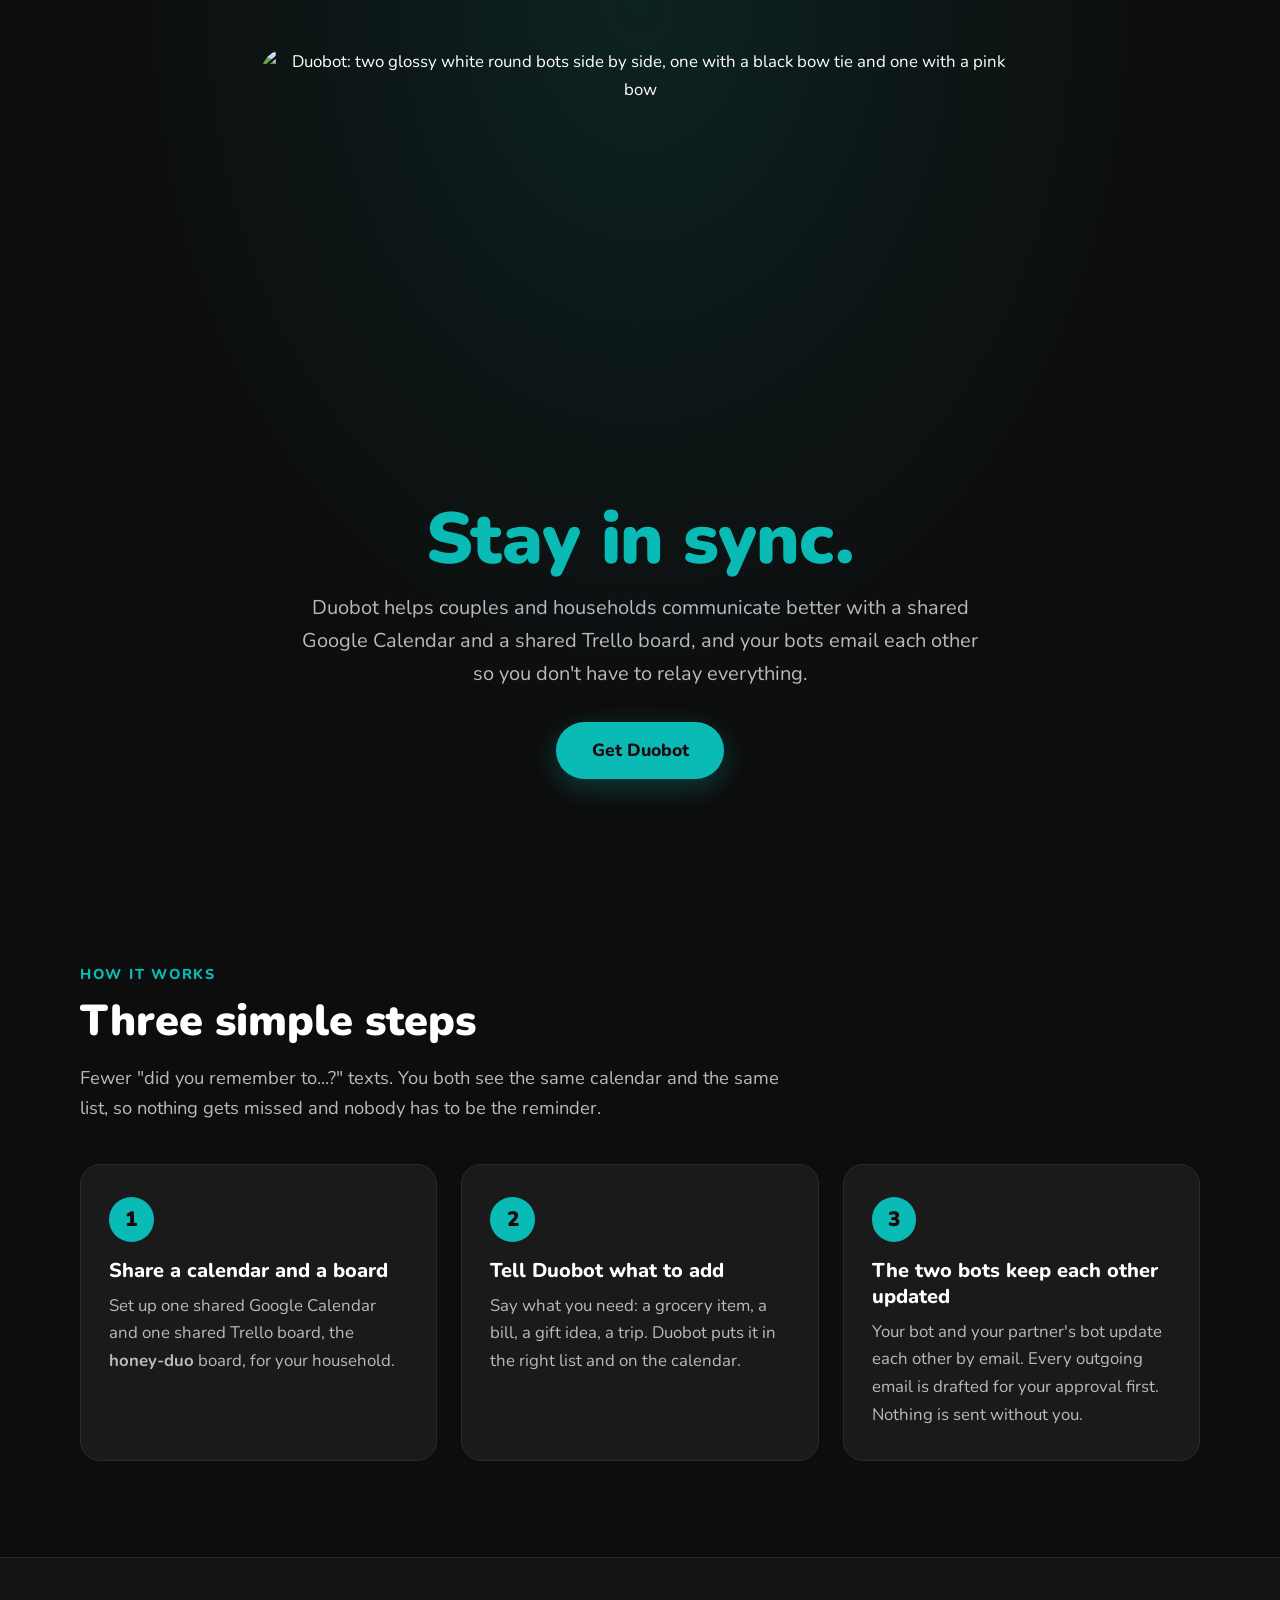
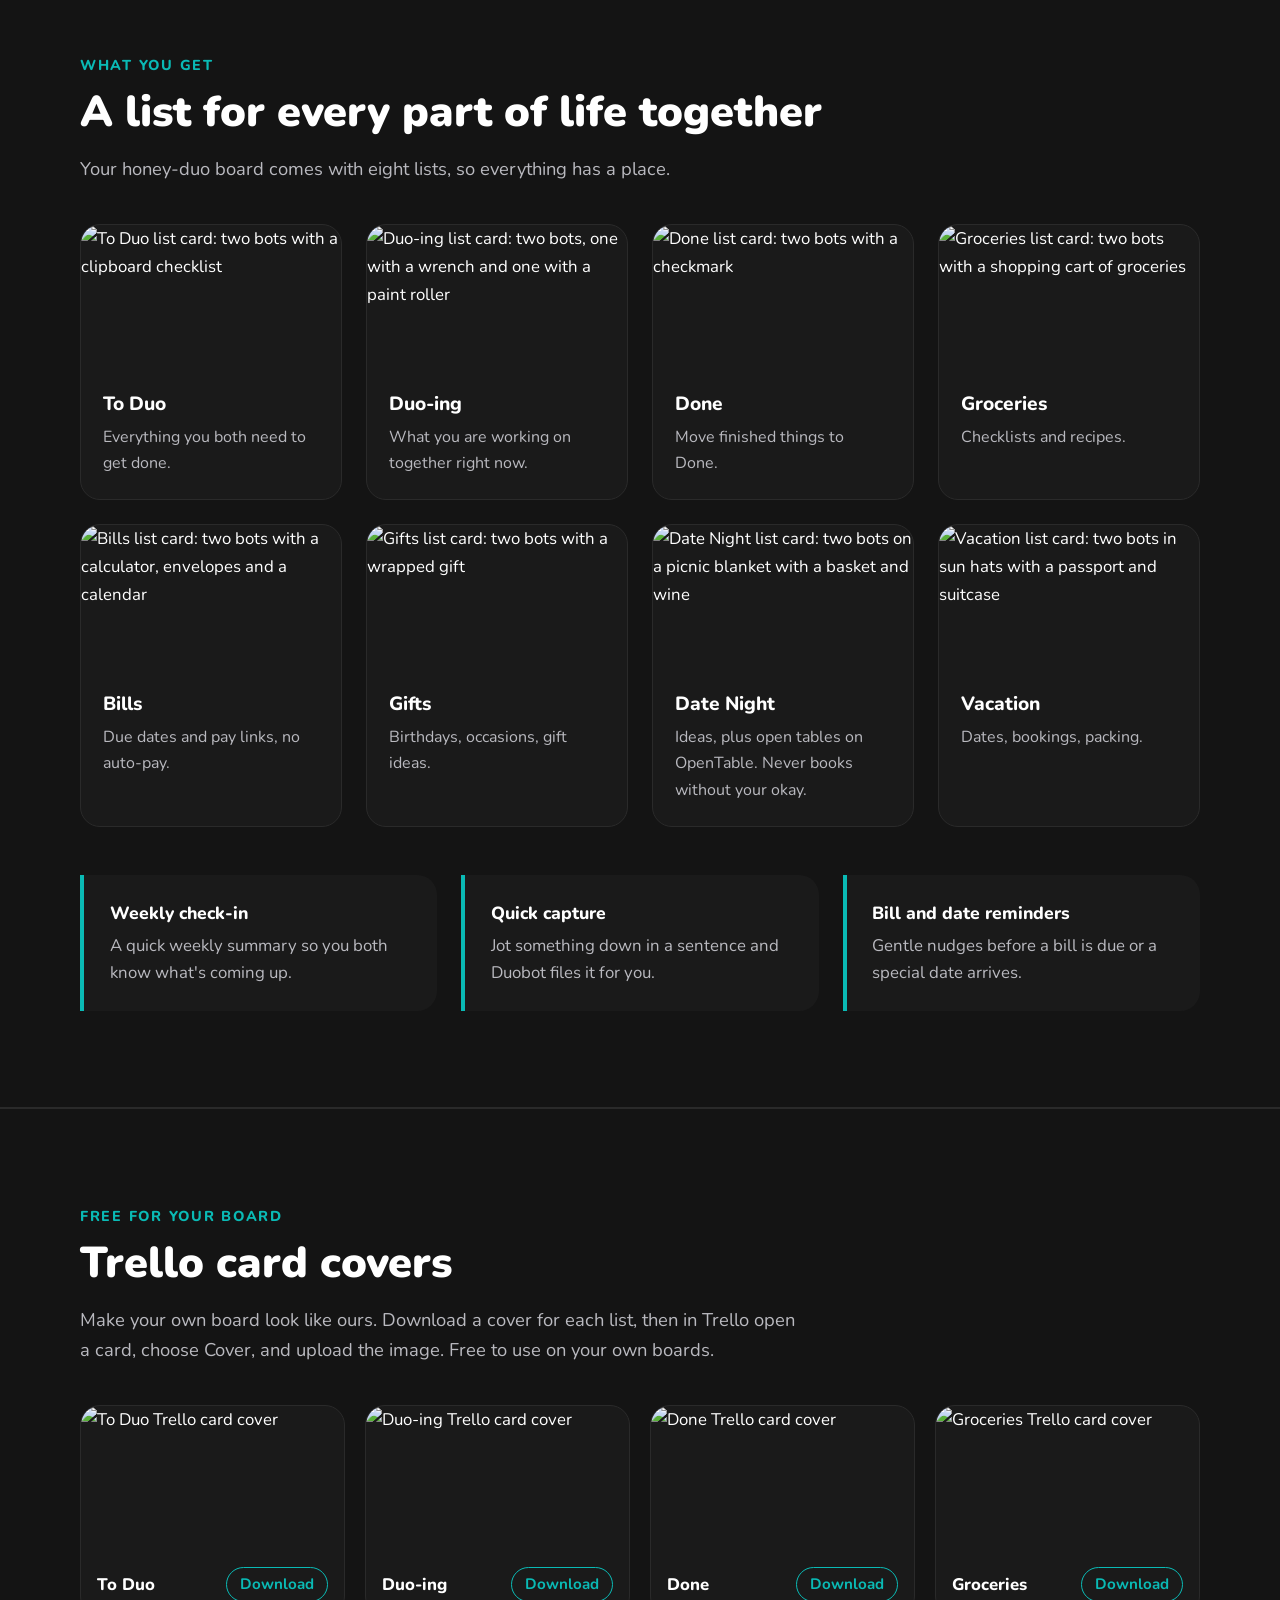
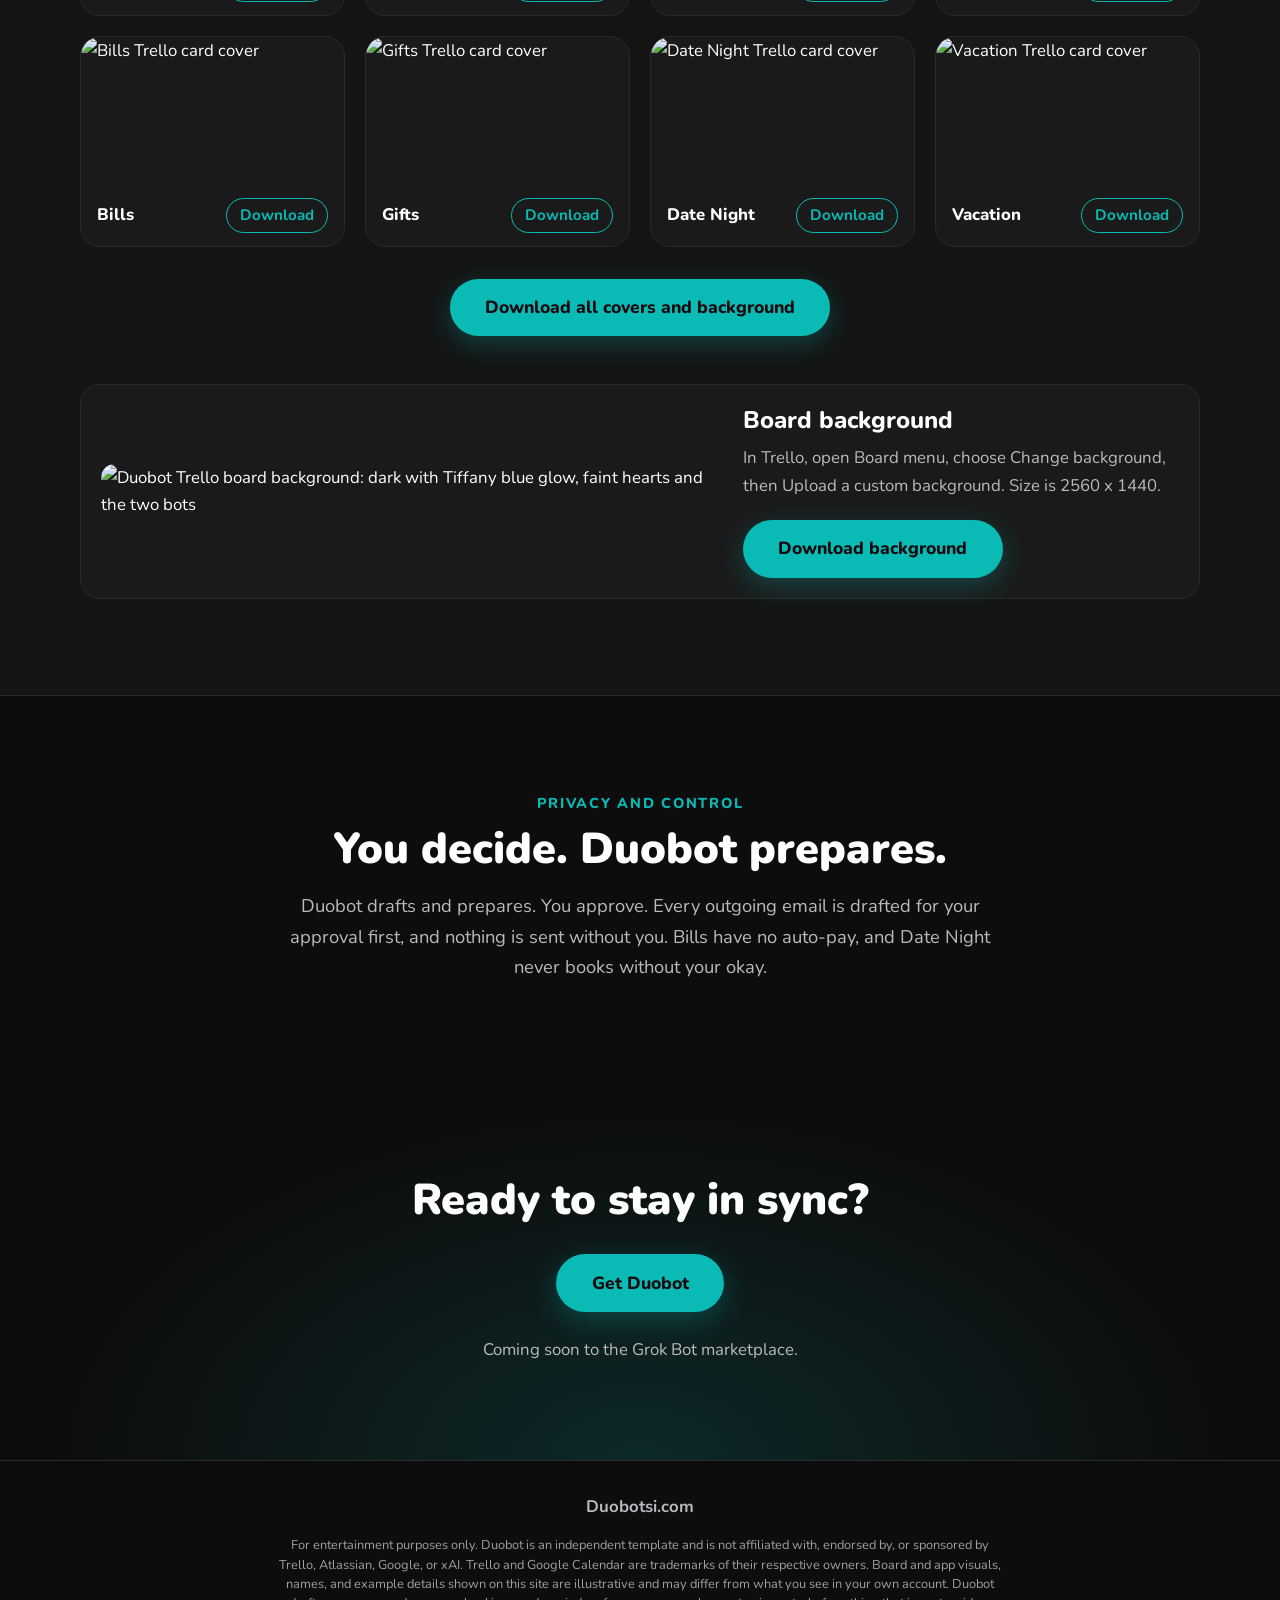
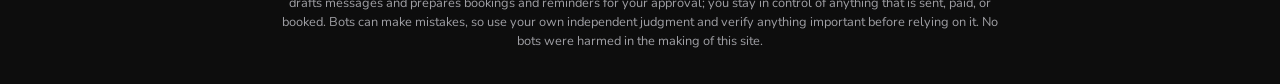
==== index.html @ 3d1f751f "Add Duobot landing page" ====
<!DOCTYPE html>
<html lang="en">
<head>
  <meta charset="utf-8">
  <meta name="viewport" content="width=device-width, initial-scale=1">
  <title>Duobot: Stay in sync.</title>
  <meta name="description" content="Duobot helps couples and households communicate better with a shared Google Calendar and a shared Trello board, and your bots email each other so you don't have to relay everything.">
  <meta name="theme-color" content="#0d0d0d">
  <meta property="og:title" content="Duobot: Stay in sync.">
  <meta property="og:description" content="A shareable bot template for couples and households.">
  <meta property="og:image" content="images/logo.jpg">
  <link rel="preconnect" href="https://fonts.googleapis.com">
  <link rel="preconnect" href="https://fonts.gstatic.com" crossorigin>
  <link href="https://fonts.googleapis.com/css2?family=Nunito:wght@400;600;700;800;900&display=swap" rel="stylesheet">
  <link rel="stylesheet" href="style.css">
</head>
<body>

  <header class="hero">
    <div class="container hero-inner">
      <img class="hero-logo" src="images/logo.jpg" alt="Duobot: two glossy white round bots side by side, one with a black bow tie and one with a pink bow" width="1280" height="720">
      <h1 class="tagline">Stay in sync.</h1>
      <p class="subhead">Duobot helps couples and households communicate better with a shared Google Calendar and a shared Trello board, and your bots email each other so you don't have to relay everything.</p>
      <a class="btn" href="#get">Get Duobot</a>
    </div>
  </header>

  <main>
    <section class="section" id="how">
      <div class="container">
        <p class="eyebrow">How it works</p>
        <h2>Three simple steps</h2>
        <p class="lead">Fewer "did you remember to...?" texts. You both see the same calendar and the same list, so nothing gets missed and nobody has to be the reminder.</p>
        <ol class="steps">
          <li class="step">
            <span class="step-num" aria-hidden="true">1</span>
            <h3>Share a calendar and a board</h3>
            <p>Set up one shared Google Calendar and one shared Trello board, the <strong>honey-duo</strong> board, for your household.</p>
          </li>
          <li class="step">
            <span class="step-num" aria-hidden="true">2</span>
            <h3>Tell Duobot what to add</h3>
            <p>Say what you need: a grocery item, a bill, a gift idea, a trip. Duobot puts it in the right list and on the calendar.</p>
          </li>
          <li class="step">
            <span class="step-num" aria-hidden="true">3</span>
            <h3>The two bots keep each other updated</h3>
            <p>Your bot and your partner's bot update each other by email. Every outgoing email is drafted for your approval first. Nothing is sent without you.</p>
          </li>
        </ol>
      </div>
    </section>

    <section class="section alt" id="features">
      <div class="container">
        <p class="eyebrow">What you get</p>
        <h2>A list for every part of life together</h2>
        <p class="lead">Your honey-duo board comes with eight lists, so everything has a place.</p>

        <div class="grid">
          <figure class="card">
            <img src="images/to-duo.jpg" alt="To Duo list card: two bots with a clipboard checklist" width="1280" height="720" loading="lazy">
            <figcaption><strong>To Duo</strong><span>Everything you both need to get done.</span></figcaption>
          </figure>
          <figure class="card">
            <img src="images/duo-ing.jpg" alt="Duo-ing list card: two bots, one with a wrench and one with a paint roller" width="1280" height="720" loading="lazy">
            <figcaption><strong>Duo-ing</strong><span>What you are working on together right now.</span></figcaption>
          </figure>
          <figure class="card">
            <img src="images/done.jpg" alt="Done list card: two bots with a checkmark" width="1280" height="720" loading="lazy">
            <figcaption><strong>Done</strong><span>Move finished things to Done.</span></figcaption>
          </figure>
          <figure class="card">
            <img src="images/groceries.jpg" alt="Groceries list card: two bots with a shopping cart of groceries" width="1280" height="720" loading="lazy">
            <figcaption><strong>Groceries</strong><span>Checklists and recipes.</span></figcaption>
          </figure>
          <figure class="card">
            <img src="images/bills.jpg" alt="Bills list card: two bots with a calculator, envelopes and a calendar" width="1280" height="720" loading="lazy">
            <figcaption><strong>Bills</strong><span>Due dates and pay links, no auto-pay.</span></figcaption>
          </figure>
          <figure class="card">
            <img src="images/gifts.jpg" alt="Gifts list card: two bots with a wrapped gift" width="1280" height="720" loading="lazy">
            <figcaption><strong>Gifts</strong><span>Birthdays, occasions, gift ideas.</span></figcaption>
          </figure>
          <figure class="card">
            <img src="images/date-night.jpg" alt="Date Night list card: two bots on a picnic blanket with a basket and wine" width="1280" height="720" loading="lazy">
            <figcaption><strong>Date Night</strong><span>Ideas, plus open tables on OpenTable. Never books without your okay.</span></figcaption>
          </figure>
          <figure class="card">
            <img src="images/vacation.jpg" alt="Vacation list card: two bots in sun hats with a passport and suitcase" width="1280" height="720" loading="lazy">
            <figcaption><strong>Vacation</strong><span>Dates, bookings, packing.</span></figcaption>
          </figure>
        </div>

        <ul class="extras">
          <li><strong>Weekly check-in</strong><span>A quick weekly summary so you both know what's coming up.</span></li>
          <li><strong>Quick capture</strong><span>Jot something down in a sentence and Duobot files it for you.</span></li>
          <li><strong>Bill and date reminders</strong><span>Gentle nudges before a bill is due or a special date arrives.</span></li>
        </ul>
      </div>
    </section>

    <section class="section alt" id="covers">
      <div class="container">
        <p class="eyebrow">Free for your board</p>
        <h2>Trello card covers</h2>
        <p class="lead">Make your own board look like ours. Download a cover for each list, then in Trello open a card, choose Cover, and upload the image. Free to use on your own boards.</p>
        <div class="covers">
          <figure class="cover">
            <img src="images/to-duo.jpg" alt="To Duo Trello card cover" loading="lazy">
            <figcaption>To Duo<a class="dl" href="images/to-duo.jpg" download="duobot-to-duo-cover.jpg">Download</a></figcaption>
          </figure>
          <figure class="cover">
            <img src="images/duo-ing.jpg" alt="Duo-ing Trello card cover" loading="lazy">
            <figcaption>Duo-ing<a class="dl" href="images/duo-ing.jpg" download="duobot-duo-ing-cover.jpg">Download</a></figcaption>
          </figure>
          <figure class="cover">
            <img src="images/done.jpg" alt="Done Trello card cover" loading="lazy">
            <figcaption>Done<a class="dl" href="images/done.jpg" download="duobot-done-cover.jpg">Download</a></figcaption>
          </figure>
          <figure class="cover">
            <img src="images/groceries.jpg" alt="Groceries Trello card cover" loading="lazy">
            <figcaption>Groceries<a class="dl" href="images/groceries.jpg" download="duobot-groceries-cover.jpg">Download</a></figcaption>
          </figure>
          <figure class="cover">
            <img src="images/bills.jpg" alt="Bills Trello card cover" loading="lazy">
            <figcaption>Bills<a class="dl" href="images/bills.jpg" download="duobot-bills-cover.jpg">Download</a></figcaption>
          </figure>
          <figure class="cover">
            <img src="images/gifts.jpg" alt="Gifts Trello card cover" loading="lazy">
            <figcaption>Gifts<a class="dl" href="images/gifts.jpg" download="duobot-gifts-cover.jpg">Download</a></figcaption>
          </figure>
          <figure class="cover">
            <img src="images/date-night.jpg" alt="Date Night Trello card cover" loading="lazy">
            <figcaption>Date Night<a class="dl" href="images/date-night.jpg" download="duobot-date-night-cover.jpg">Download</a></figcaption>
          </figure>
          <figure class="cover">
            <img src="images/vacation.jpg" alt="Vacation Trello card cover" loading="lazy">
            <figcaption>Vacation<a class="dl" href="images/vacation.jpg" download="duobot-vacation-cover.jpg">Download</a></figcaption>
          </figure>
        </div>
        <p class="all"><a class="btn" href="downloads/duobot-trello-covers.zip" download>Download all covers and background</a></p>
        <div class="boardbg">
          <img src="images/trello-background.jpg" alt="Duobot Trello board background: dark with Tiffany blue glow, faint hearts and the two bots" loading="lazy">
          <div>
            <h3>Board background</h3>
            <p>In Trello, open Board menu, choose Change background, then Upload a custom background. Size is 2560 x 1440.</p>
            <a class="btn" href="images/trello-background.jpg" download="duobot-trello-background.jpg">Download background</a>
          </div>
        </div>

      </div>
    </section>

    <section class="section" id="privacy">
      <div class="container narrow">
        <p class="eyebrow">Privacy and control</p>
        <h2>You decide. Duobot prepares.</h2>
        <p class="lead">Duobot drafts and prepares. You approve. Every outgoing email is drafted for your approval first, and nothing is sent without you. Bills have no auto-pay, and Date Night never books without your okay.</p>
      </div>
    </section>

    <section class="section cta" id="get">
      <div class="container narrow">
        <h2>Ready to stay in sync?</h2>
        <a class="btn" href="#">Get Duobot</a>
        <p class="soon">Coming soon to the Grok Bot marketplace.</p>
      </div>
    </section>
  </main>

  <footer class="footer">
    <div class="container">
      <p>Duobotsi.com</p>
      <p class="disclaimer">For entertainment purposes only. Duobot is an independent template and is not affiliated with, endorsed by, or sponsored by Trello, Atlassian, Google, or xAI. Trello and Google Calendar are trademarks of their respective owners. Board and app visuals, names, and example details shown on this site are illustrative and may differ from what you see in your own account. Duobot drafts messages and prepares bookings and reminders for your approval; you stay in control of anything that is sent, paid, or booked. Bots can make mistakes, so use your own independent judgment and verify anything important before relying on it. No bots were harmed in the making of this site.</p>
    </div>
  </footer>

</body>
</html>
---- style.css ----
:root {
  --bg: #0d0d0d;
  --bg-alt: #141414;
  --card: #1a1a1a;
  --line: #2a2a2a;
  --text: #ffffff;
  --muted: #b9b9bf;
  --pink: #0abab5;
  --pink-dark: #08948f;
  --radius: 20px;
}

*, *::before, *::after { box-sizing: border-box; }

html { scroll-behavior: smooth; }

body {
  margin: 0;
  background: var(--bg);
  color: var(--text);
  font-family: "Nunito", ui-rounded, "SF Pro Rounded", "Hiragino Maru Gothic ProN", "Quicksand", system-ui, -apple-system, "Segoe UI", Roboto, sans-serif;
  font-size: 1.05rem;
  line-height: 1.65;
  -webkit-font-smoothing: antialiased;
}

img { display: block; max-width: 100%; height: auto; }

.container { width: min(1120px, 100% - 3rem); margin-inline: auto; }
.narrow { width: min(760px, 100% - 3rem); text-align: center; }

/* Hero */
.hero {
  padding: clamp(1.5rem, 4vw, 3rem) 0 clamp(3rem, 7vw, 5.5rem);
  background: radial-gradient(ellipse at 50% 0%, rgba(10,186,181,.12), transparent 60%), var(--bg);
  text-align: center;
}
.hero-logo {
  width: min(760px, 100%);
  margin: 0 auto;
  border-radius: 28px;
}
.tagline {
  margin: 1.5rem 0 .75rem;
  font-size: clamp(2.6rem, 7vw, 4.5rem);
  font-weight: 900;
  line-height: 1.1;
  letter-spacing: -.01em;
  color: var(--pink);
}
.subhead {
  max-width: 680px;
  margin: 0 auto 2rem;
  font-size: clamp(1.05rem, 2.2vw, 1.25rem);
  color: var(--muted);
}

/* Buttons */
.btn {
  display: inline-block;
  padding: .9rem 2.2rem;
  border-radius: 999px;
  background: var(--pink);
  color: #1a0a10;
  font-weight: 800;
  font-size: 1.1rem;
  text-decoration: none;
  box-shadow: 0 8px 28px rgba(10,186,181,.28);
  transition: transform .15s ease, background .15s ease, box-shadow .15s ease;
}
.btn:hover, .btn:focus-visible { background: var(--pink-dark); transform: translateY(-2px); box-shadow: 0 12px 32px rgba(10,186,181,.38); }
.btn:focus-visible { outline: 3px solid #fff; outline-offset: 3px; }

/* Sections */
.section { padding: clamp(3.5rem, 8vw, 6rem) 0; }
.section.alt { background: var(--bg-alt); border-block: 1px solid var(--line); }
.eyebrow {
  margin: 0 0 .5rem;
  color: var(--pink);
  font-weight: 800;
  font-size: .9rem;
  letter-spacing: .12em;
  text-transform: uppercase;
}
h2 {
  margin: 0 0 1rem;
  font-size: clamp(1.8rem, 4.5vw, 2.7rem);
  font-weight: 900;
  line-height: 1.2;
}
h3 { margin: 0 0 .5rem; font-size: 1.25rem; font-weight: 800; line-height: 1.3; }
.lead { max-width: 720px; margin: 0 0 2.5rem; color: var(--muted); font-size: 1.15rem; }
.narrow .lead { margin-inline: auto; margin-bottom: 0; }
#how .container, #features .container { text-align: left; }

/* Steps */
.steps {
  list-style: none;
  margin: 2.5rem 0 0;
  padding: 0;
  display: grid;
  grid-template-columns: repeat(3, 1fr);
  gap: 1.5rem;
}
.step {
  background: var(--card);
  border: 1px solid var(--line);
  border-radius: var(--radius);
  padding: 2rem 1.75rem;
}
.step p { margin: 0; color: var(--muted); }
.step-num {
  display: grid;
  place-items: center;
  width: 2.8rem;
  height: 2.8rem;
  margin-bottom: 1rem;
  border-radius: 50%;
  background: var(--pink);
  color: #1a0a10;
  font-weight: 900;
  font-size: 1.3rem;
}

/* Feature grid */
.grid {
  display: grid;
  grid-template-columns: repeat(4, 1fr);
  gap: 1.5rem;
}
.card {
  margin: 0;
  background: var(--card);
  border: 1px solid var(--line);
  border-radius: var(--radius);
  overflow: hidden;
  transition: transform .2s ease, border-color .2s ease;
}
.card:hover { transform: translateY(-4px); border-color: rgba(10,186,181,.6); }
.card img { width: 100%; aspect-ratio: 16 / 9; object-fit: cover; }
.card figcaption { padding: 1.1rem 1.4rem 1.4rem; }
.card figcaption strong { display: block; font-size: 1.2rem; font-weight: 800; }
.card figcaption span { display: block; margin-top: .2rem; color: var(--muted); font-size: 1rem; }

.extras {
  list-style: none;
  margin: 3rem 0 0;
  padding: 0;
  display: grid;
  grid-template-columns: repeat(3, 1fr);
  gap: 1.5rem;
}
.extras li {
  padding: 1.5rem 1.5rem 1.5rem 1.6rem;
  border-left: 4px solid var(--pink);
  background: var(--card);
  border-radius: 0 var(--radius) var(--radius) 0;
}
.extras strong { display: block; font-size: 1.1rem; font-weight: 800; }
.extras span { display: block; margin-top: .25rem; color: var(--muted); }

/* CTA */
.cta {
  background: radial-gradient(ellipse at 50% 100%, rgba(10,186,181,.16), transparent 65%), var(--bg);
  text-align: center;
}
.cta h2 { margin-bottom: 1.75rem; }
.soon { margin: 1.5rem 0 0; color: var(--muted); }

/* Footer */
.footer {
  padding: 2rem 0;
  border-top: 1px solid var(--line);
  text-align: center;
  color: var(--muted);
}
.footer p { margin: 0; font-weight: 700; }
.footer .disclaimer { margin: 1rem auto 0; max-width: 46rem; font-size: 0.8rem; font-weight: 400; line-height: 1.5; opacity: 0.85; }

/* Responsive */
@media (max-width: 900px) {
  .steps, .extras { grid-template-columns: 1fr; }
  .grid { grid-template-columns: repeat(2, 1fr); }
}
@media (max-width: 560px) {
  body { font-size: 1rem; }
  .grid { grid-template-columns: 1fr; }
  .hero-logo { border-radius: 18px; }
  .btn { width: 100%; max-width: 320px; text-align: center; }
}
@media (prefers-reduced-motion: reduce) {
  html { scroll-behavior: auto; }
  * { transition: none !important; }
}

/* Trello covers */
.covers { display: grid; grid-template-columns: repeat(auto-fill, minmax(240px, 1fr)); gap: 1.25rem; margin-bottom: 2rem; }
.cover { margin: 0; background: var(--card); border: 1px solid var(--line); border-radius: var(--radius); overflow: hidden; }
.cover img { display: block; width: 100%; height: auto; aspect-ratio: 16/9; object-fit: cover; }
.cover figcaption { display: flex; justify-content: space-between; align-items: center; padding: .8rem 1rem; font-weight: 800; }
.cover .dl { color: var(--pink); font-weight: 700; text-decoration: none; border: 1px solid var(--pink); border-radius: 999px; padding: .25rem .8rem; font-size: .95rem; }
.cover .dl:hover, .cover .dl:focus-visible { background: var(--pink); color: #0d0d0d; outline: none; }
.all { text-align: center; margin: 0; }

.boardbg { display: grid; grid-template-columns: minmax(0,1.4fr) minmax(0,1fr); gap: 2rem; align-items: center; margin-top: 3rem; padding: 1.25rem; background: var(--card); border: 1px solid var(--line); border-radius: var(--radius); }
.boardbg img { width: 100%; height: auto; border-radius: 14px; display: block; }
.boardbg h3 { margin: 0 0 .5rem; font-size: 1.5rem; }
.boardbg p { color: var(--muted); margin: 0 0 1.25rem; }
@media (max-width: 760px) { .boardbg { grid-template-columns: 1fr; } }
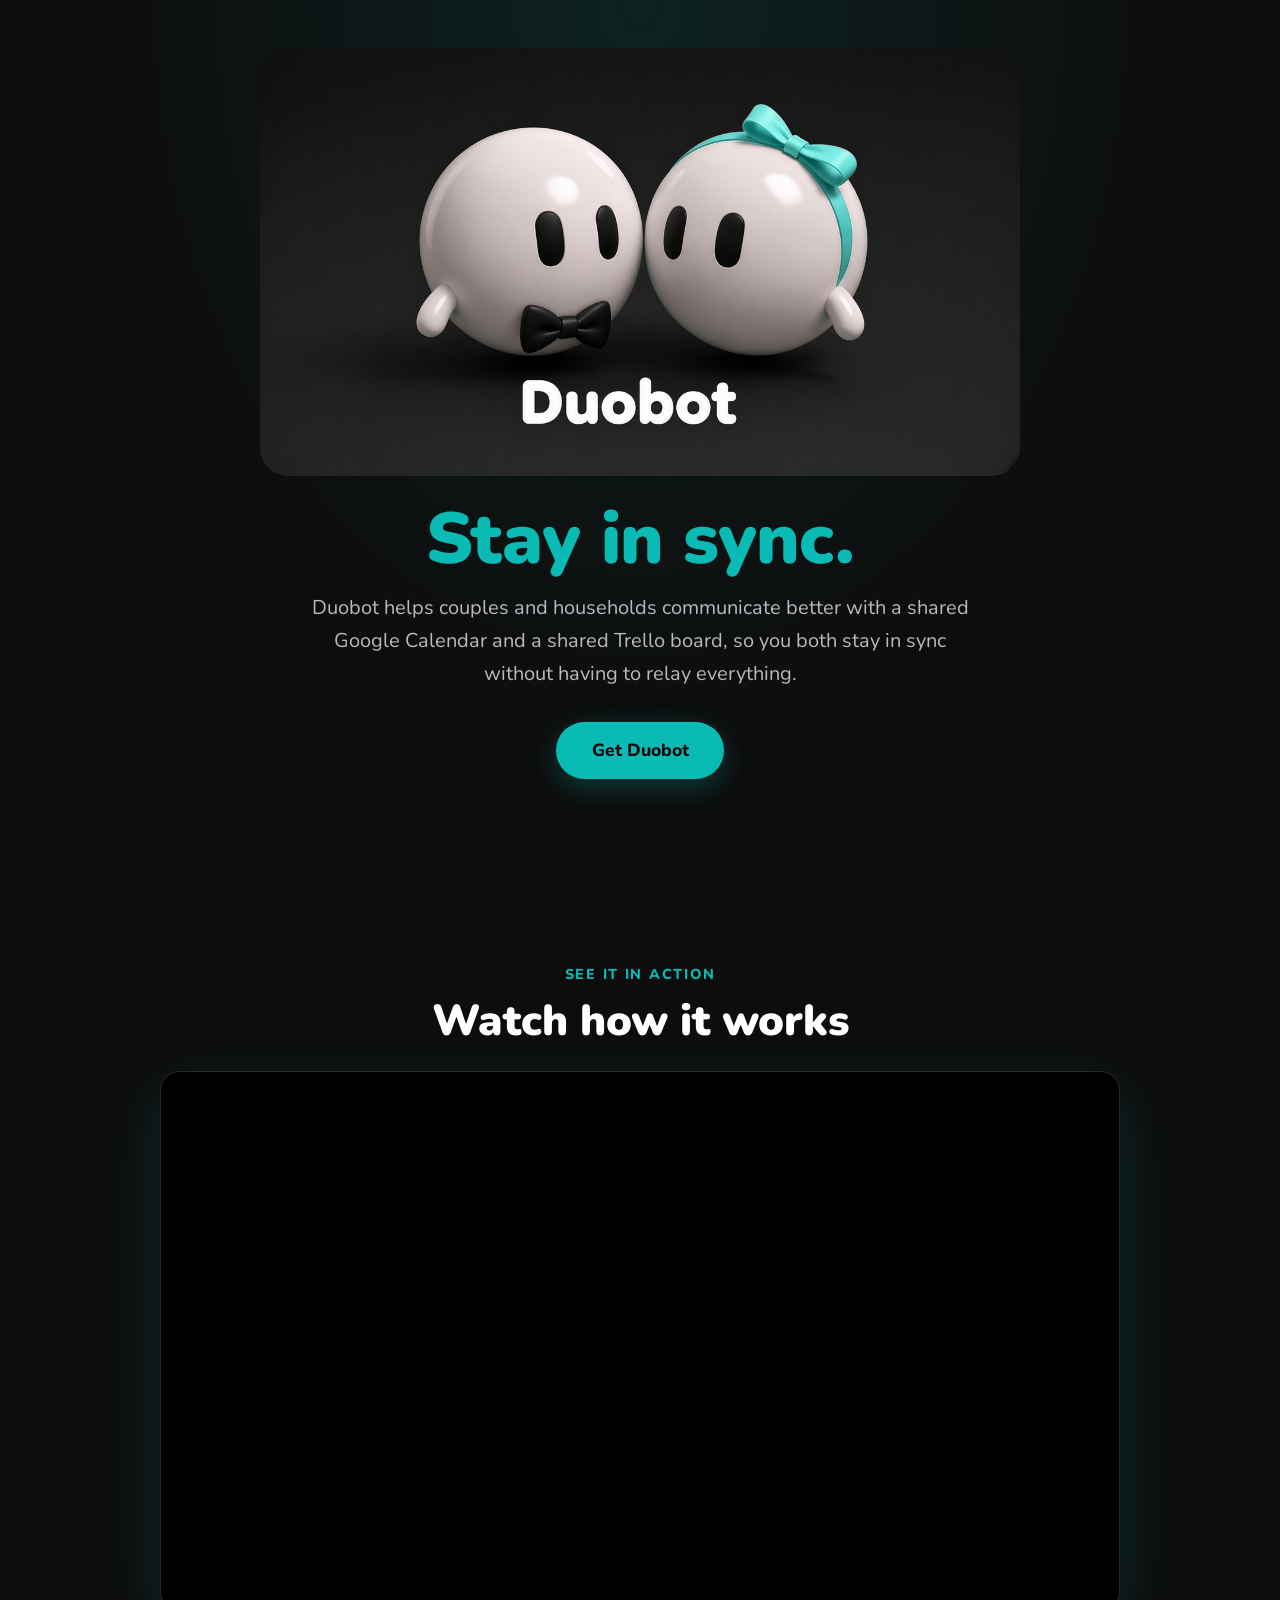
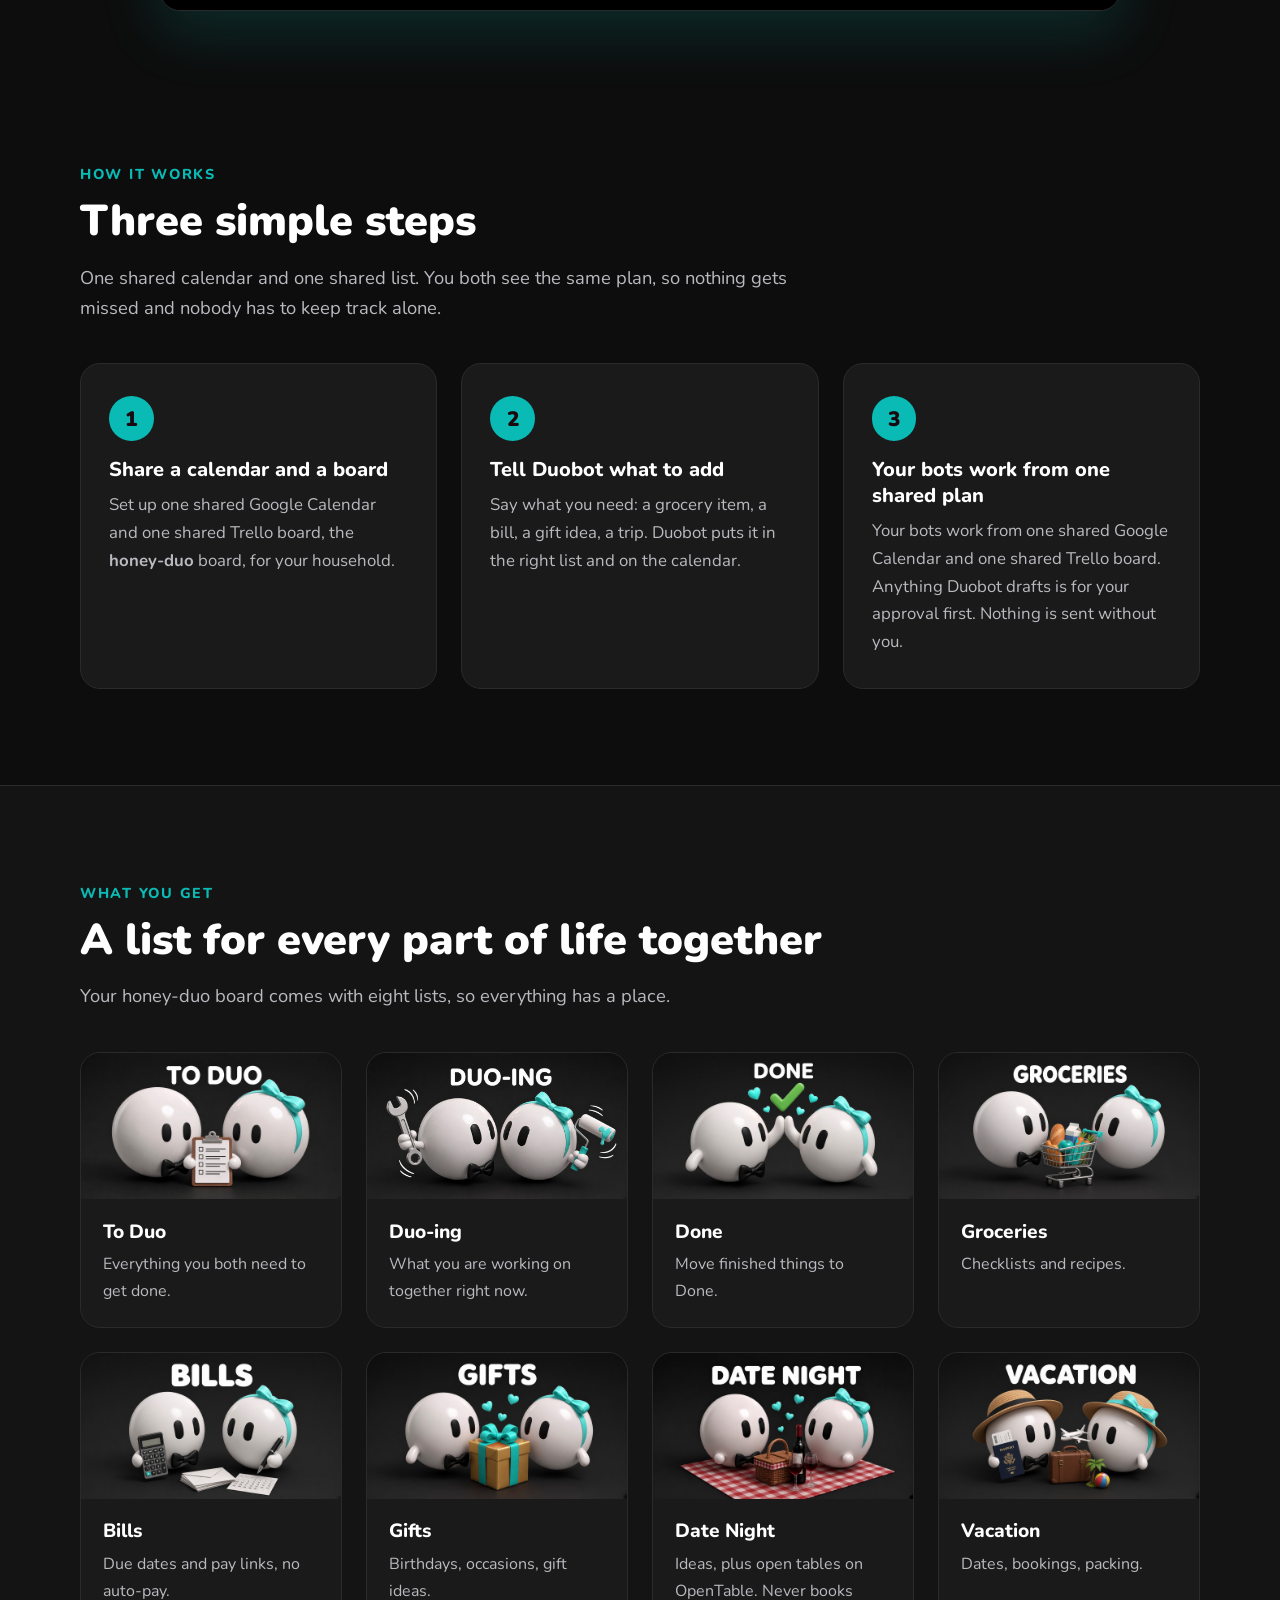
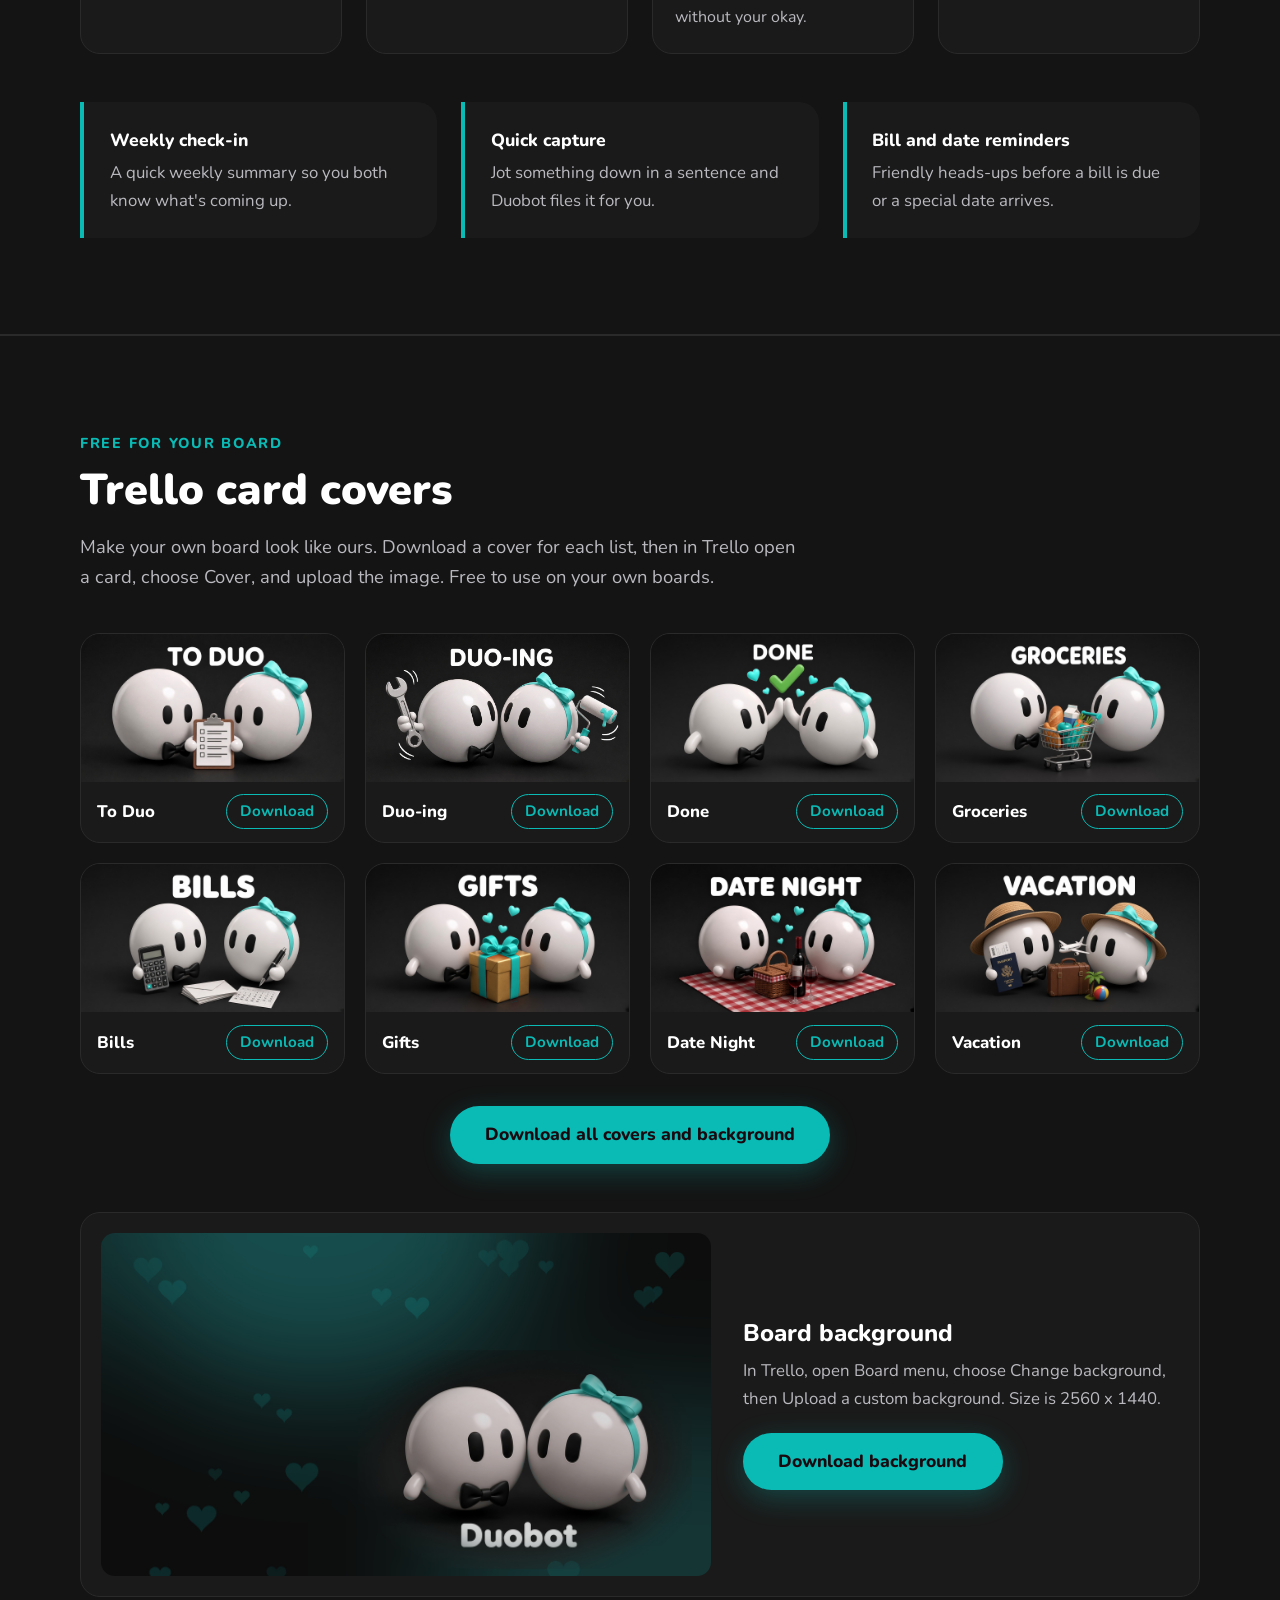
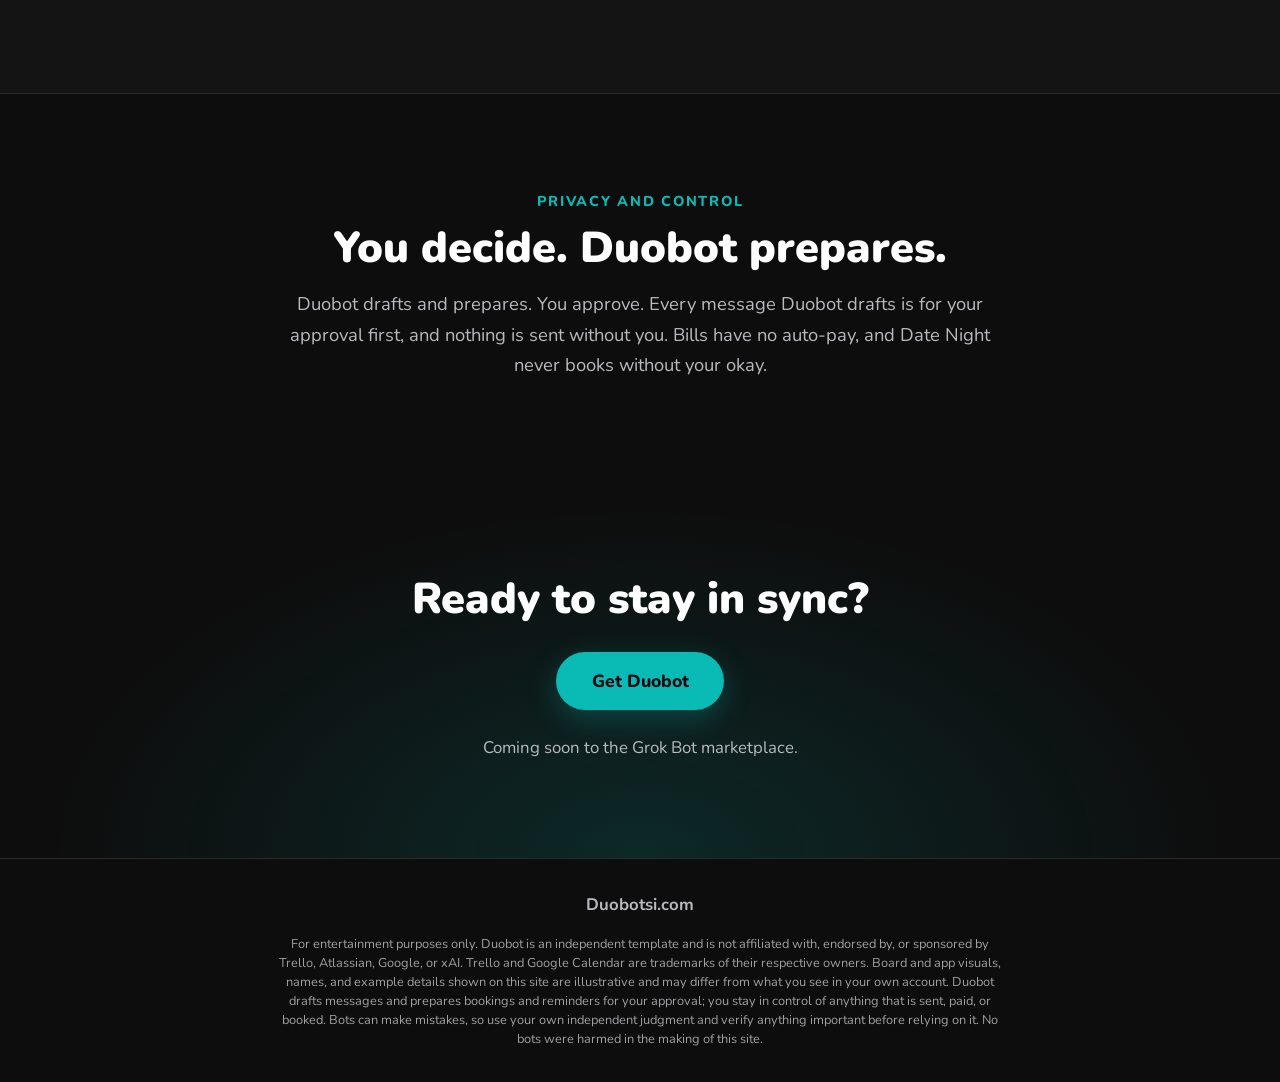
==== commit 1212153c: "Add demo video section and update wording" ====
--- a/index.html
+++ b/index.html
@@ -4,7 +4,7 @@
   <meta charset="utf-8">
   <meta name="viewport" content="width=device-width, initial-scale=1">
   <title>Duobot: Stay in sync.</title>
-  <meta name="description" content="Duobot helps couples and households communicate better with a shared Google Calendar and a shared Trello board, and your bots email each other so you don't have to relay everything.">
+  <meta name="description" content="Duobot helps couples and households communicate better with a shared Google Calendar and a shared Trello board, so you both stay in sync without having to relay everything.">
   <meta name="theme-color" content="#0d0d0d">
   <meta property="og:title" content="Duobot: Stay in sync.">
   <meta property="og:description" content="A shareable bot template for couples and households.">
@@ -20,17 +20,28 @@
     <div class="container hero-inner">
       <img class="hero-logo" src="images/logo.jpg" alt="Duobot: two glossy white round bots side by side, one with a black bow tie and one with a pink bow" width="1280" height="720">
       <h1 class="tagline">Stay in sync.</h1>
-      <p class="subhead">Duobot helps couples and households communicate better with a shared Google Calendar and a shared Trello board, and your bots email each other so you don't have to relay everything.</p>
+      <p class="subhead">Duobot helps couples and households communicate better with a shared Google Calendar and a shared Trello board, so you both stay in sync without having to relay everything.</p>
       <a class="btn" href="#get">Get Duobot</a>
     </div>
   </header>
+
+  <section class="section video" id="demo">
+    <div class="container narrow">
+      <p class="eyebrow">See it in action</p>
+      <h2>Watch how it works</h2>
+      <video class="demo-video" controls preload="metadata" poster="images/video-poster.jpg" playsinline>
+        <source src="demo.mp4" type="video/mp4">
+        Your browser can't play this video. <a href="demo.mp4">Download the demo</a>.
+      </video>
+    </div>
+  </section>
 
   <main>
     <section class="section" id="how">
       <div class="container">
         <p class="eyebrow">How it works</p>
         <h2>Three simple steps</h2>
-        <p class="lead">Fewer "did you remember to...?" texts. You both see the same calendar and the same list, so nothing gets missed and nobody has to be the reminder.</p>
+        <p class="lead">One shared calendar and one shared list. You both see the same plan, so nothing gets missed and nobody has to keep track alone.</p>
         <ol class="steps">
           <li class="step">
             <span class="step-num" aria-hidden="true">1</span>
@@ -44,8 +55,8 @@
           </li>
           <li class="step">
             <span class="step-num" aria-hidden="true">3</span>
-            <h3>The two bots keep each other updated</h3>
-            <p>Your bot and your partner's bot update each other by email. Every outgoing email is drafted for your approval first. Nothing is sent without you.</p>
+            <h3>Your bots work from one shared plan</h3>
+            <p>Your bots work from one shared Google Calendar and one shared Trello board. Anything Duobot drafts is for your approval first. Nothing is sent without you.</p>
           </li>
         </ol>
       </div>
@@ -95,7 +106,7 @@
         <ul class="extras">
           <li><strong>Weekly check-in</strong><span>A quick weekly summary so you both know what's coming up.</span></li>
           <li><strong>Quick capture</strong><span>Jot something down in a sentence and Duobot files it for you.</span></li>
-          <li><strong>Bill and date reminders</strong><span>Gentle nudges before a bill is due or a special date arrives.</span></li>
+          <li><strong>Bill and date reminders</strong><span>Friendly heads-ups before a bill is due or a special date arrives.</span></li>
         </ul>
       </div>
     </section>
@@ -156,7 +167,7 @@
       <div class="container narrow">
         <p class="eyebrow">Privacy and control</p>
         <h2>You decide. Duobot prepares.</h2>
-        <p class="lead">Duobot drafts and prepares. You approve. Every outgoing email is drafted for your approval first, and nothing is sent without you. Bills have no auto-pay, and Date Night never books without your okay.</p>
+        <p class="lead">Duobot drafts and prepares. You approve. Every message Duobot drafts is for your approval first, and nothing is sent without you. Bills have no auto-pay, and Date Night never books without your okay.</p>
       </div>
     </section>
 
--- a/style.css
+++ b/style.css
@@ -207,3 +207,9 @@
 .boardbg h3 { margin: 0 0 .5rem; font-size: 1.5rem; }
 .boardbg p { color: var(--muted); margin: 0 0 1.25rem; }
 @media (max-width: 760px) { .boardbg { grid-template-columns: 1fr; } }
+
+/* Demo video */
+.video { padding-bottom: clamp(2rem, 5vw, 3.5rem); }
+.video h2 { margin-bottom: 1.5rem; }
+.demo-video { display: block; width: 100%; height: auto; aspect-ratio: 16/9; background: #000; border: 1px solid var(--line); border-radius: var(--radius); box-shadow: 0 20px 60px rgba(10,186,181,.18); }
+.video .narrow { width: min(960px, 100% - 3rem); }
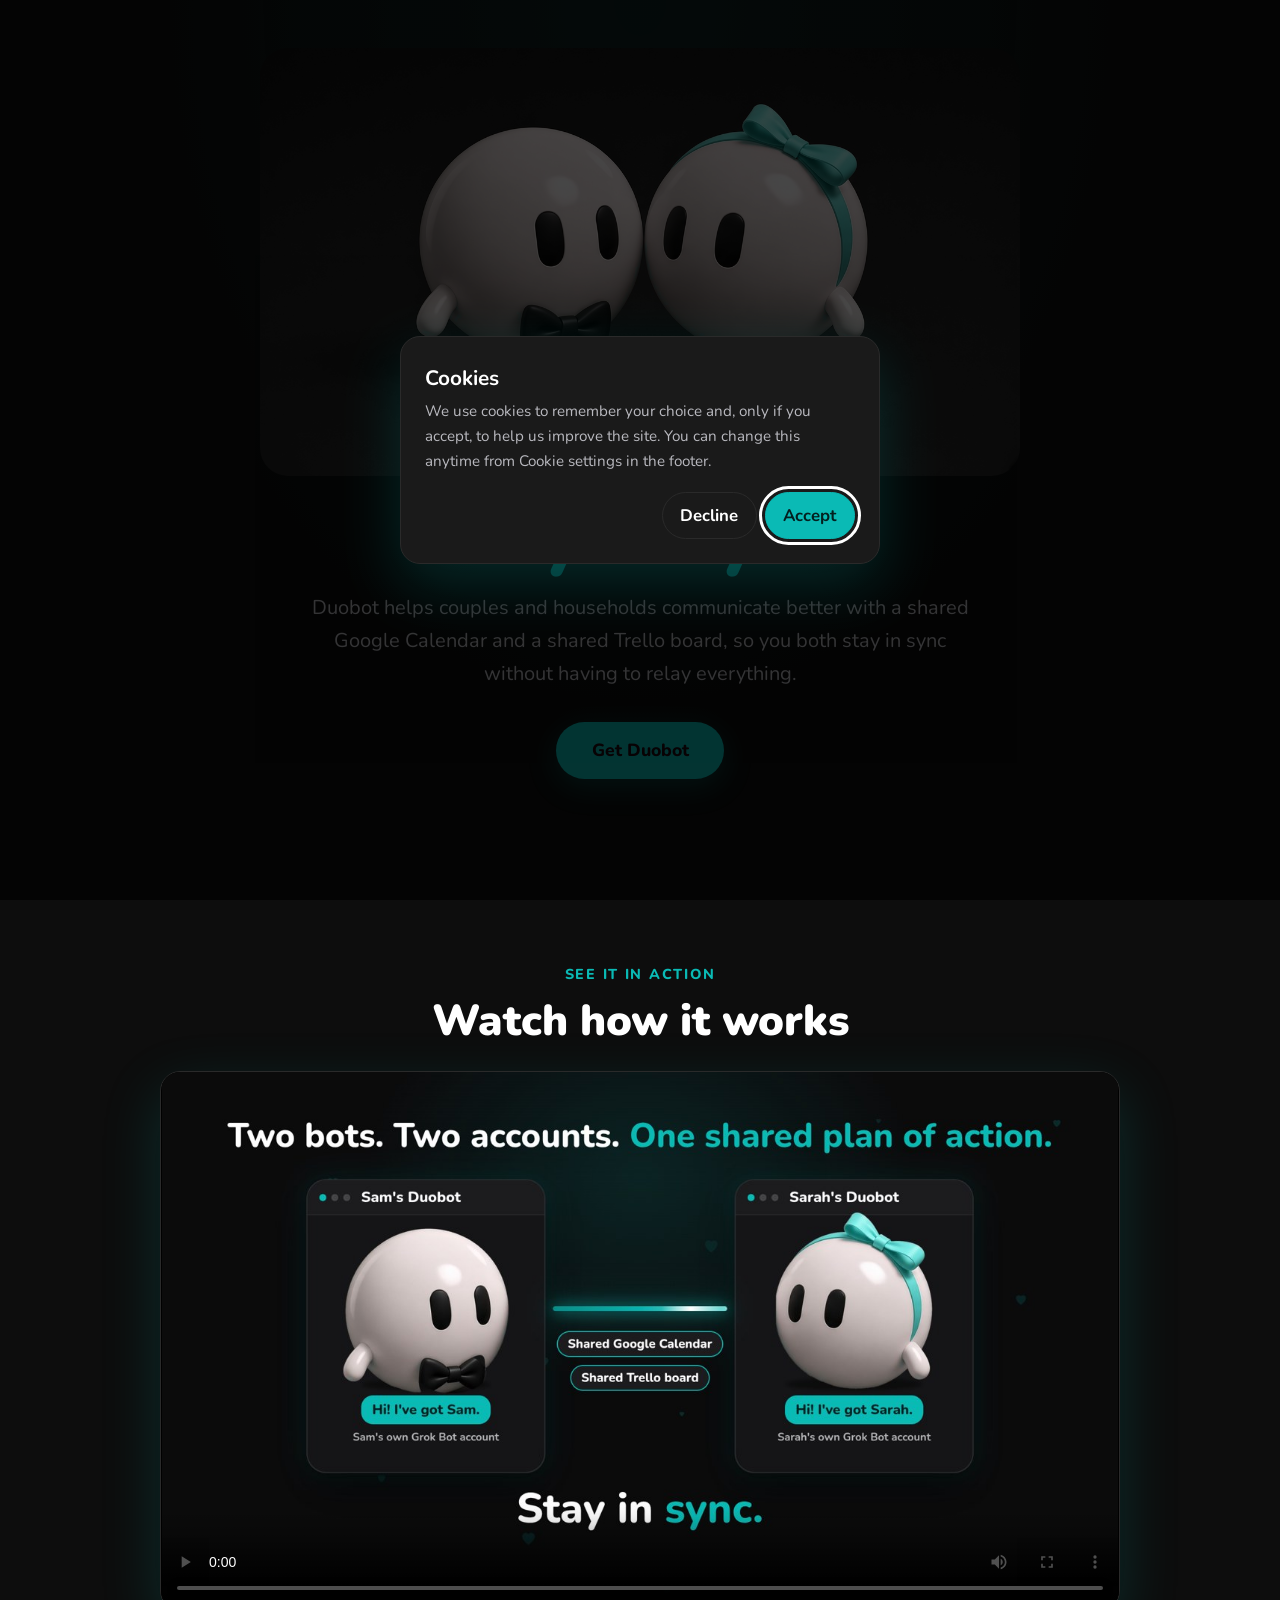
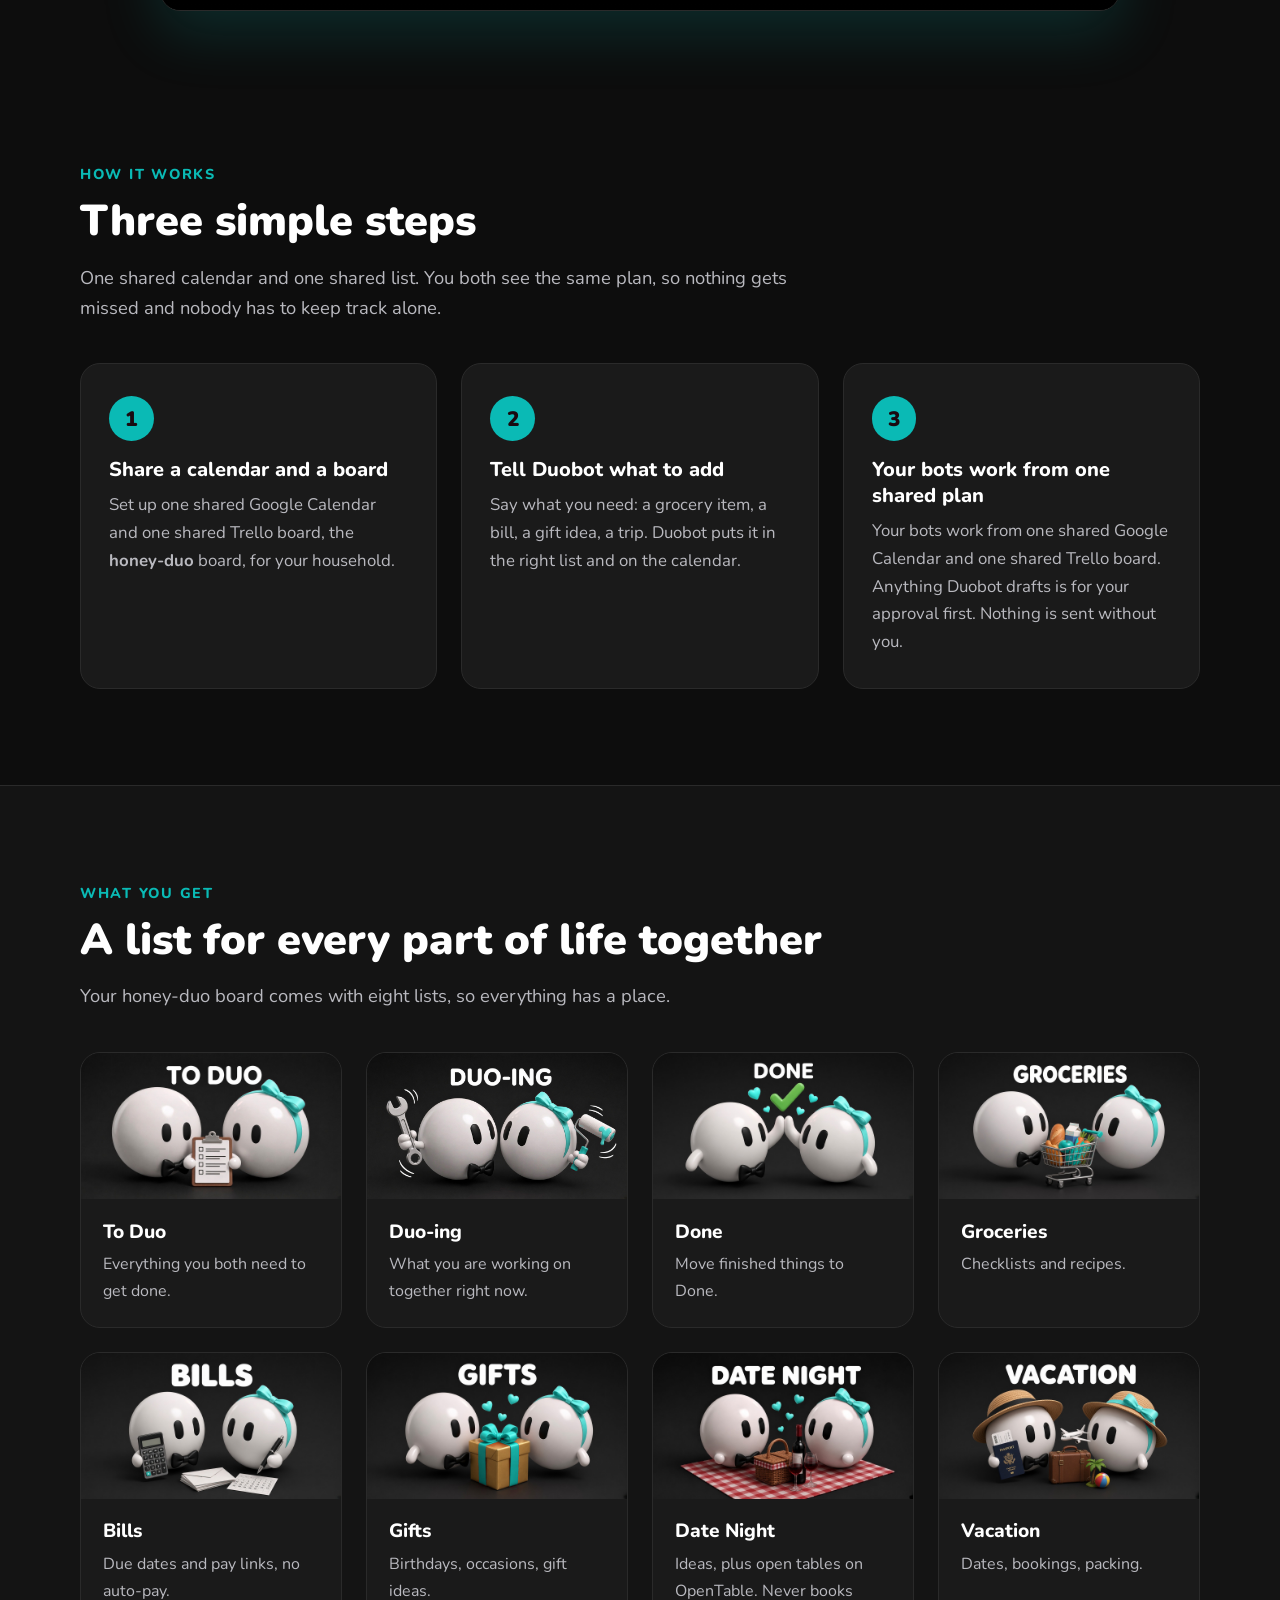
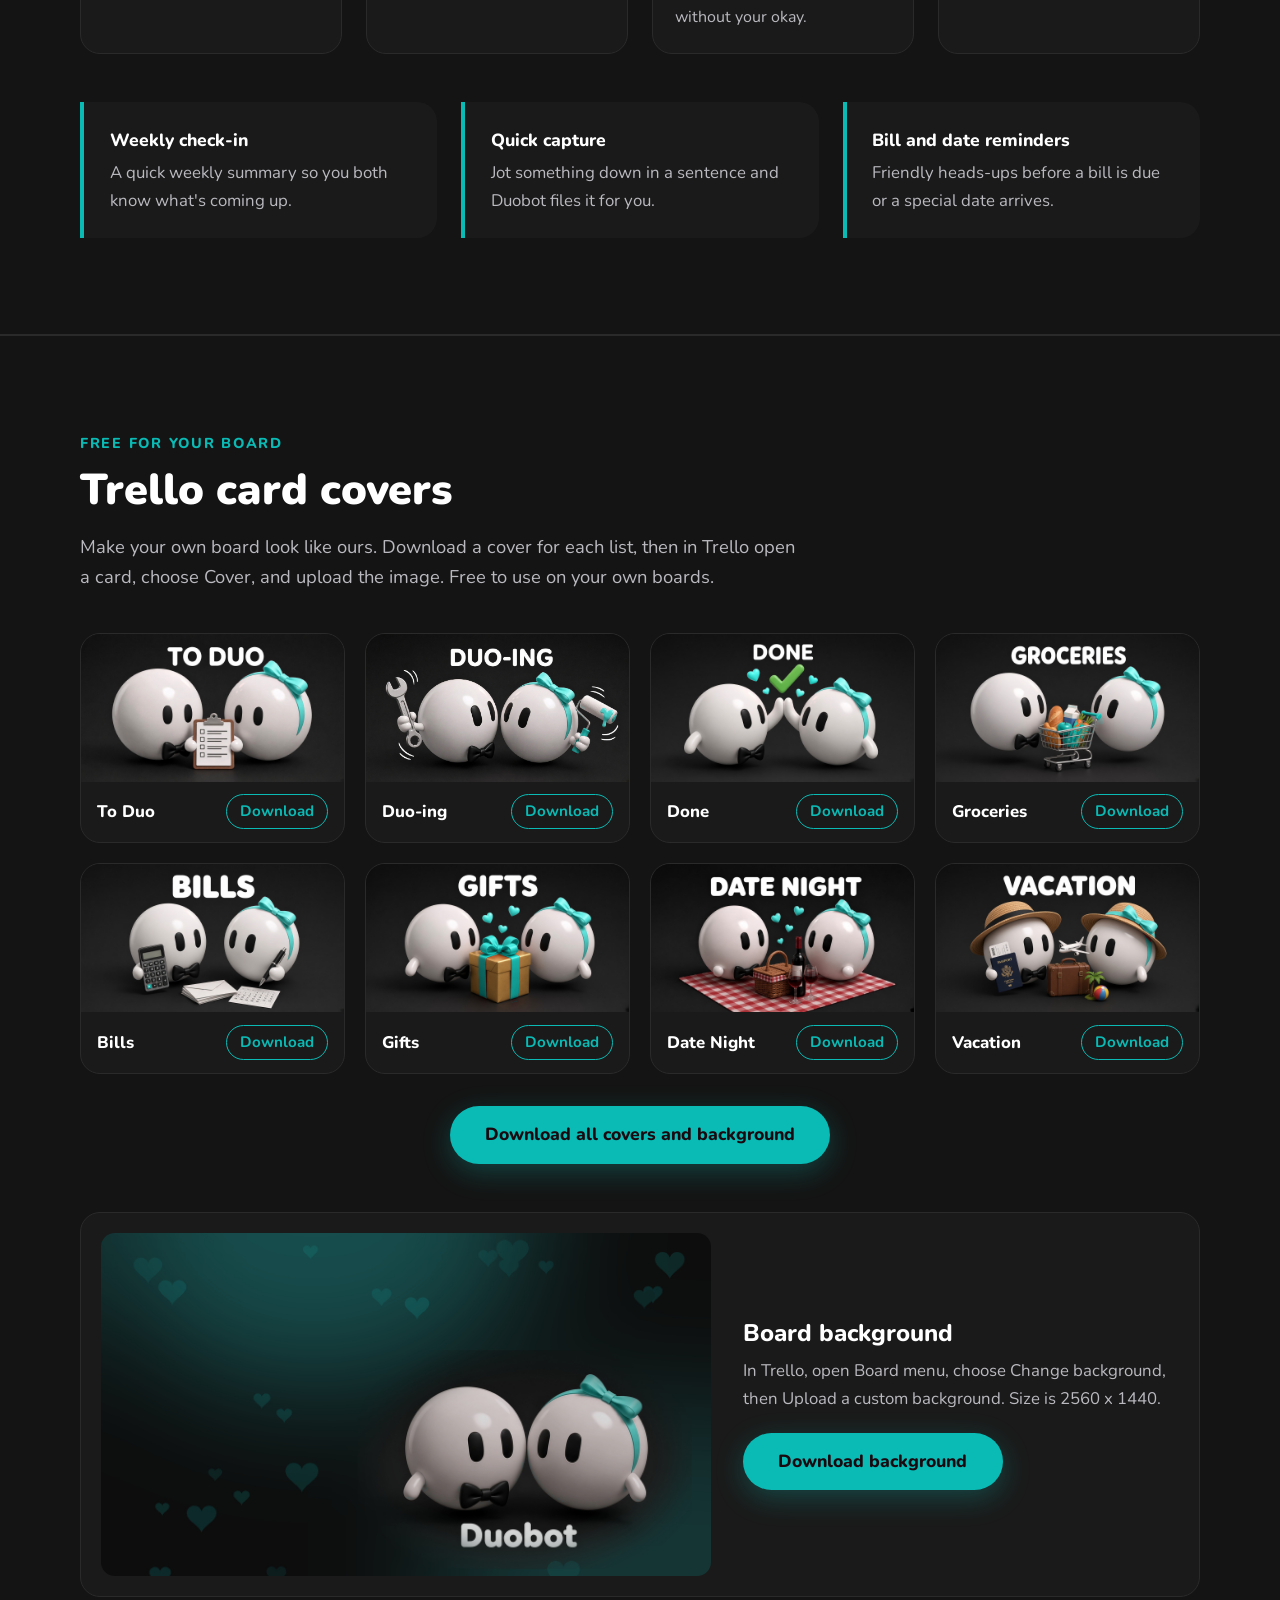
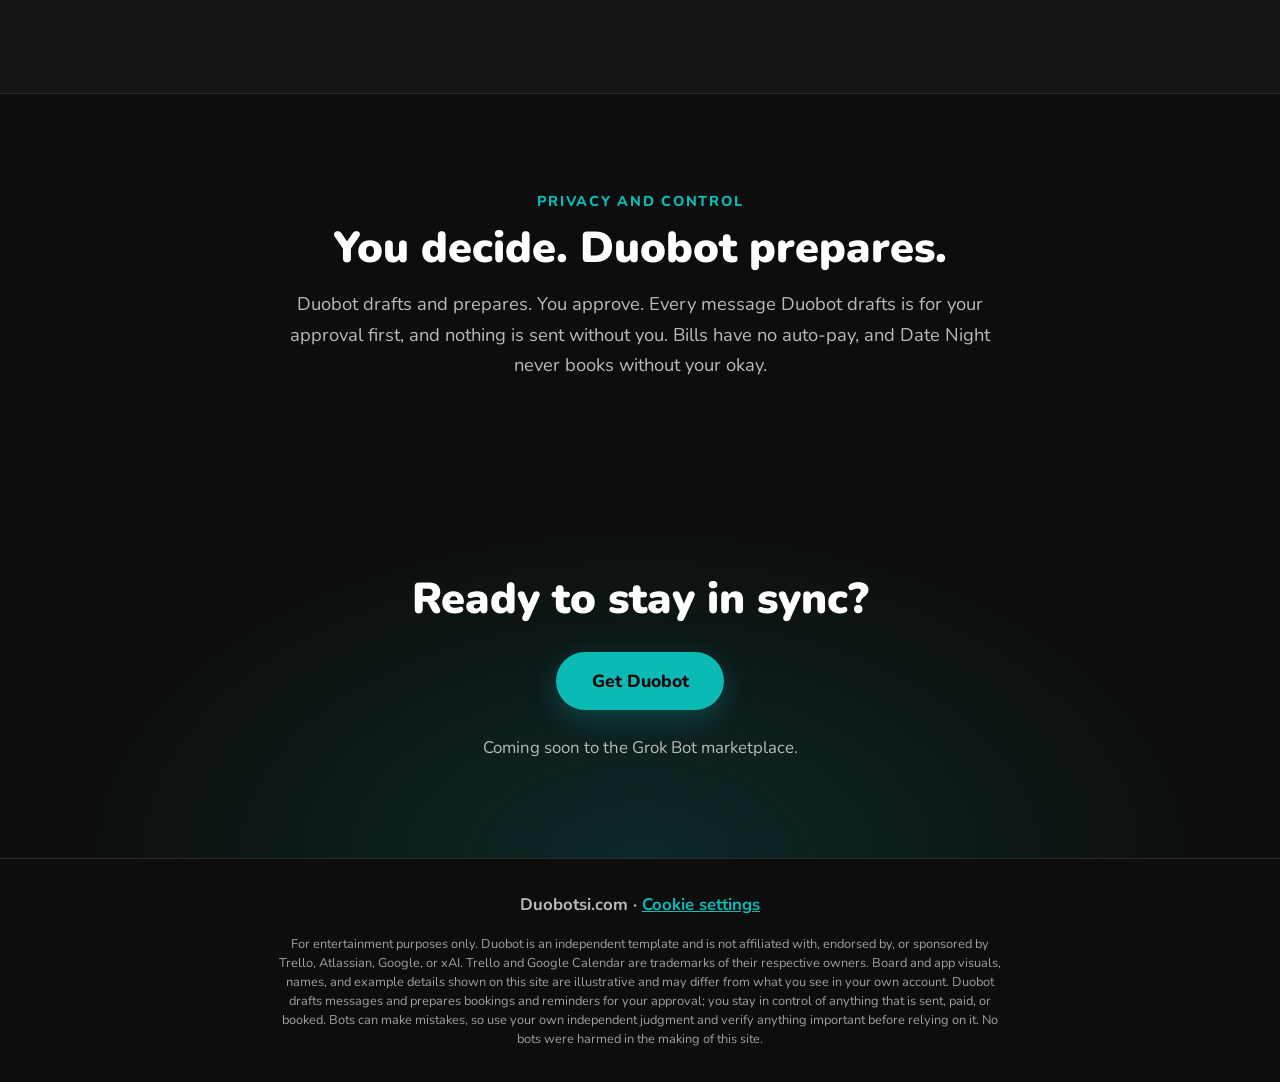
==== commit 6706136b: "Add cookie pop-up and cookie settings" ====
--- a/index.html
+++ b/index.html
@@ -182,10 +182,52 @@
 
   <footer class="footer">
     <div class="container">
-      <p>Duobotsi.com</p>
+      <p>Duobotsi.com &middot; <button type="button" class="linkbtn" id="cookie-open">Cookie settings</button></p>
       <p class="disclaimer">For entertainment purposes only. Duobot is an independent template and is not affiliated with, endorsed by, or sponsored by Trello, Atlassian, Google, or xAI. Trello and Google Calendar are trademarks of their respective owners. Board and app visuals, names, and example details shown on this site are illustrative and may differ from what you see in your own account. Duobot drafts messages and prepares bookings and reminders for your approval; you stay in control of anything that is sent, paid, or booked. Bots can make mistakes, so use your own independent judgment and verify anything important before relying on it. No bots were harmed in the making of this site.</p>
     </div>
   </footer>
 
+
+  <div class="cookie-banner" id="cookie-banner" role="dialog" aria-modal="true" aria-labelledby="ck-title" hidden>
+    <div class="cookie-box">
+    <div class="cookie-text">
+      <strong id="ck-title">Cookies</strong>
+      <p>We use cookies to remember your choice and, only if you accept, to help us improve the site. You can change this anytime from Cookie settings in the footer.</p>
+    </div>
+    <div class="cookie-actions">
+      <button type="button" class="cbtn" id="ck-reject">Decline</button>
+      <button type="button" class="cbtn primary" id="ck-accept">Accept</button>
+    </div>
+    </div>
+  </div>
+
+  <div class="cookie-modal" id="cookie-modal" role="dialog" aria-modal="true" aria-labelledby="ckm-title" hidden>
+    <div class="cookie-panel">
+      <h2 id="ckm-title">Cookie settings</h2>
+      <div class="ck-row"><div><strong>Essential</strong><span>Remembers your cookie choice on this device. Always on.</span></div><input type="checkbox" checked disabled aria-label="Essential cookies, always on"></div>
+      <div class="ck-row"><div><strong>Analytics</strong><span>Simple visit counts to help improve the site. Not in use right now.</span></div><input type="checkbox" id="ck-analytics" aria-label="Analytics cookies"></div>
+      <div class="cookie-actions">
+        <button type="button" class="cbtn" id="ckm-close">Cancel</button>
+        <button type="button" class="cbtn primary" id="ckm-save">Save choices</button>
+      </div>
+    </div>
+  </div>
+
+  <script>
+  (function(){
+    var KEY='duobot_cookie_choice', $=function(i){return document.getElementById(i)};
+    var banner=$('cookie-banner'), modal=$('cookie-modal'), box=$('ck-analytics');
+    function get(){try{return JSON.parse(localStorage.getItem(KEY))}catch(e){return null}}
+    function save(a){try{localStorage.setItem(KEY,JSON.stringify({analytics:a,date:new Date().toISOString()}))}catch(e){}banner.hidden=true;modal.hidden=true;}
+    function openModal(){var c=get();box.checked=!!(c&&c.analytics);banner.hidden=true;modal.hidden=false;$('ckm-save').focus();}
+    if(!get()){banner.hidden=false;$('ck-accept').focus();}
+    $('ck-accept').onclick=function(){save(true)};
+    $('ck-reject').onclick=function(){save(false)};
+        $('cookie-open').onclick=openModal;
+    $('ckm-save').onclick=function(){save(box.checked)};
+    $('ckm-close').onclick=function(){modal.hidden=true;if(!get())banner.hidden=false;};
+    document.addEventListener('keydown',function(e){if(e.key==='Escape'&&!modal.hidden)$('ckm-close').click()});
+  })();
+  </script>
 </body>
 </html>
--- a/style.css
+++ b/style.css
@@ -213,3 +213,30 @@
 .video h2 { margin-bottom: 1.5rem; }
 .demo-video { display: block; width: 100%; height: auto; aspect-ratio: 16/9; background: #000; border: 1px solid var(--line); border-radius: var(--radius); box-shadow: 0 20px 60px rgba(10,186,181,.18); }
 .video .narrow { width: min(960px, 100% - 3rem); }
+
+/* Cookie settings */
+[hidden] { display: none !important; }
+.linkbtn { background: none; border: 0; padding: 0; color: var(--pink); font: inherit; text-decoration: underline; cursor: pointer; }
+.linkbtn:focus-visible, .cbtn:focus-visible { outline: 3px solid #fff; outline-offset: 3px; }
+.cookie-banner { position: fixed; left: 1rem; right: 1rem; bottom: 1rem; z-index: 50; max-width: 860px; margin-inline: auto; display: flex; gap: 1rem 1.5rem; align-items: center; justify-content: space-between; flex-wrap: wrap; background: var(--card); border: 1px solid var(--line); border-radius: var(--radius); padding: 1rem 1.25rem; box-shadow: 0 16px 48px rgba(0,0,0,.6); }
+.cookie-text { flex: 1 1 300px; }
+.cookie-text p { margin: .25rem 0 0; color: var(--muted); font-size: .95rem; }
+.cookie-actions { display: flex; gap: .5rem; flex-wrap: wrap; }
+.cbtn { font: inherit; font-weight: 700; color: #fff; background: transparent; border: 1px solid var(--line); border-radius: 999px; padding: .55rem 1.1rem; cursor: pointer; }
+.cbtn:hover { border-color: var(--pink); }
+.cbtn.primary { background: var(--pink); border-color: var(--pink); color: #04201f; }
+.cbtn.primary:hover { background: var(--pink-dark); border-color: var(--pink-dark); color: #fff; }
+.cookie-modal { position: fixed; inset: 0; z-index: 60; background: rgba(0,0,0,.7); display: flex; align-items: center; justify-content: center; padding: 1rem; }
+.cookie-panel { width: min(520px, 100%); background: var(--card); border: 1px solid var(--line); border-radius: var(--radius); padding: 1.5rem; text-align: left; }
+.cookie-panel h2 { margin: 0 0 1rem; font-size: 1.4rem; }
+.ck-row { display: flex; justify-content: space-between; align-items: center; gap: 1rem; padding: .85rem 0; border-top: 1px solid var(--line); }
+.ck-row span { display: block; color: var(--muted); font-size: .92rem; margin-top: .15rem; }
+.ck-row input { width: 22px; height: 22px; accent-color: var(--pink); flex: none; }
+.cookie-panel .cookie-actions { justify-content: flex-end; margin-top: 1rem; }
+
+/* Cookie pop-up (centered overlay on first visit) */
+.cookie-banner { inset: 0; left: 0; right: 0; bottom: 0; max-width: none; margin: 0; padding: 1rem; background: rgba(0,0,0,.72); border: 0; border-radius: 0; box-shadow: none; display: flex; align-items: center; justify-content: center; }
+.cookie-banner[hidden] { display: none !important; }
+.cookie-box { width: min(480px, 100%); background: var(--card); border: 1px solid var(--line); border-radius: var(--radius); padding: 1.5rem; box-shadow: 0 20px 60px rgba(10,186,181,.2); text-align: left; }
+.cookie-box strong { font-size: 1.3rem; }
+.cookie-box .cookie-actions { margin-top: 1.1rem; justify-content: flex-end; }
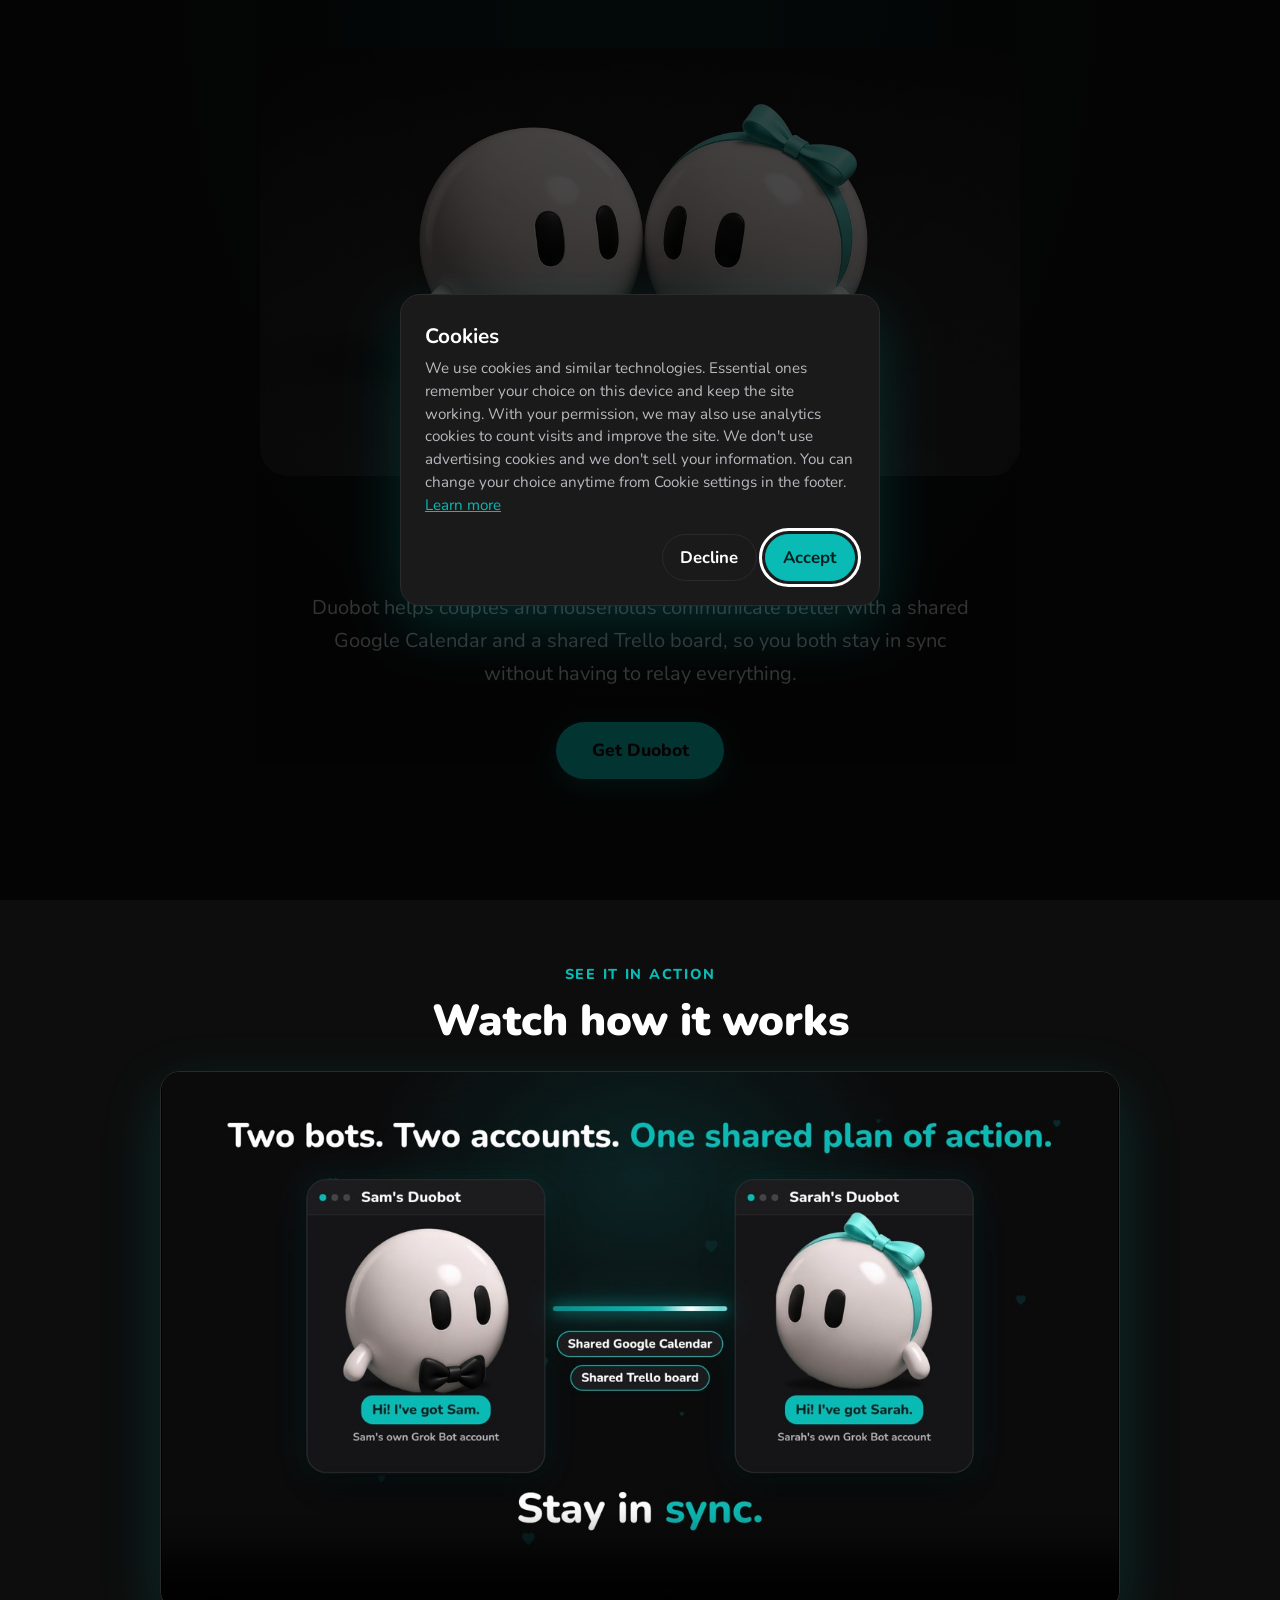
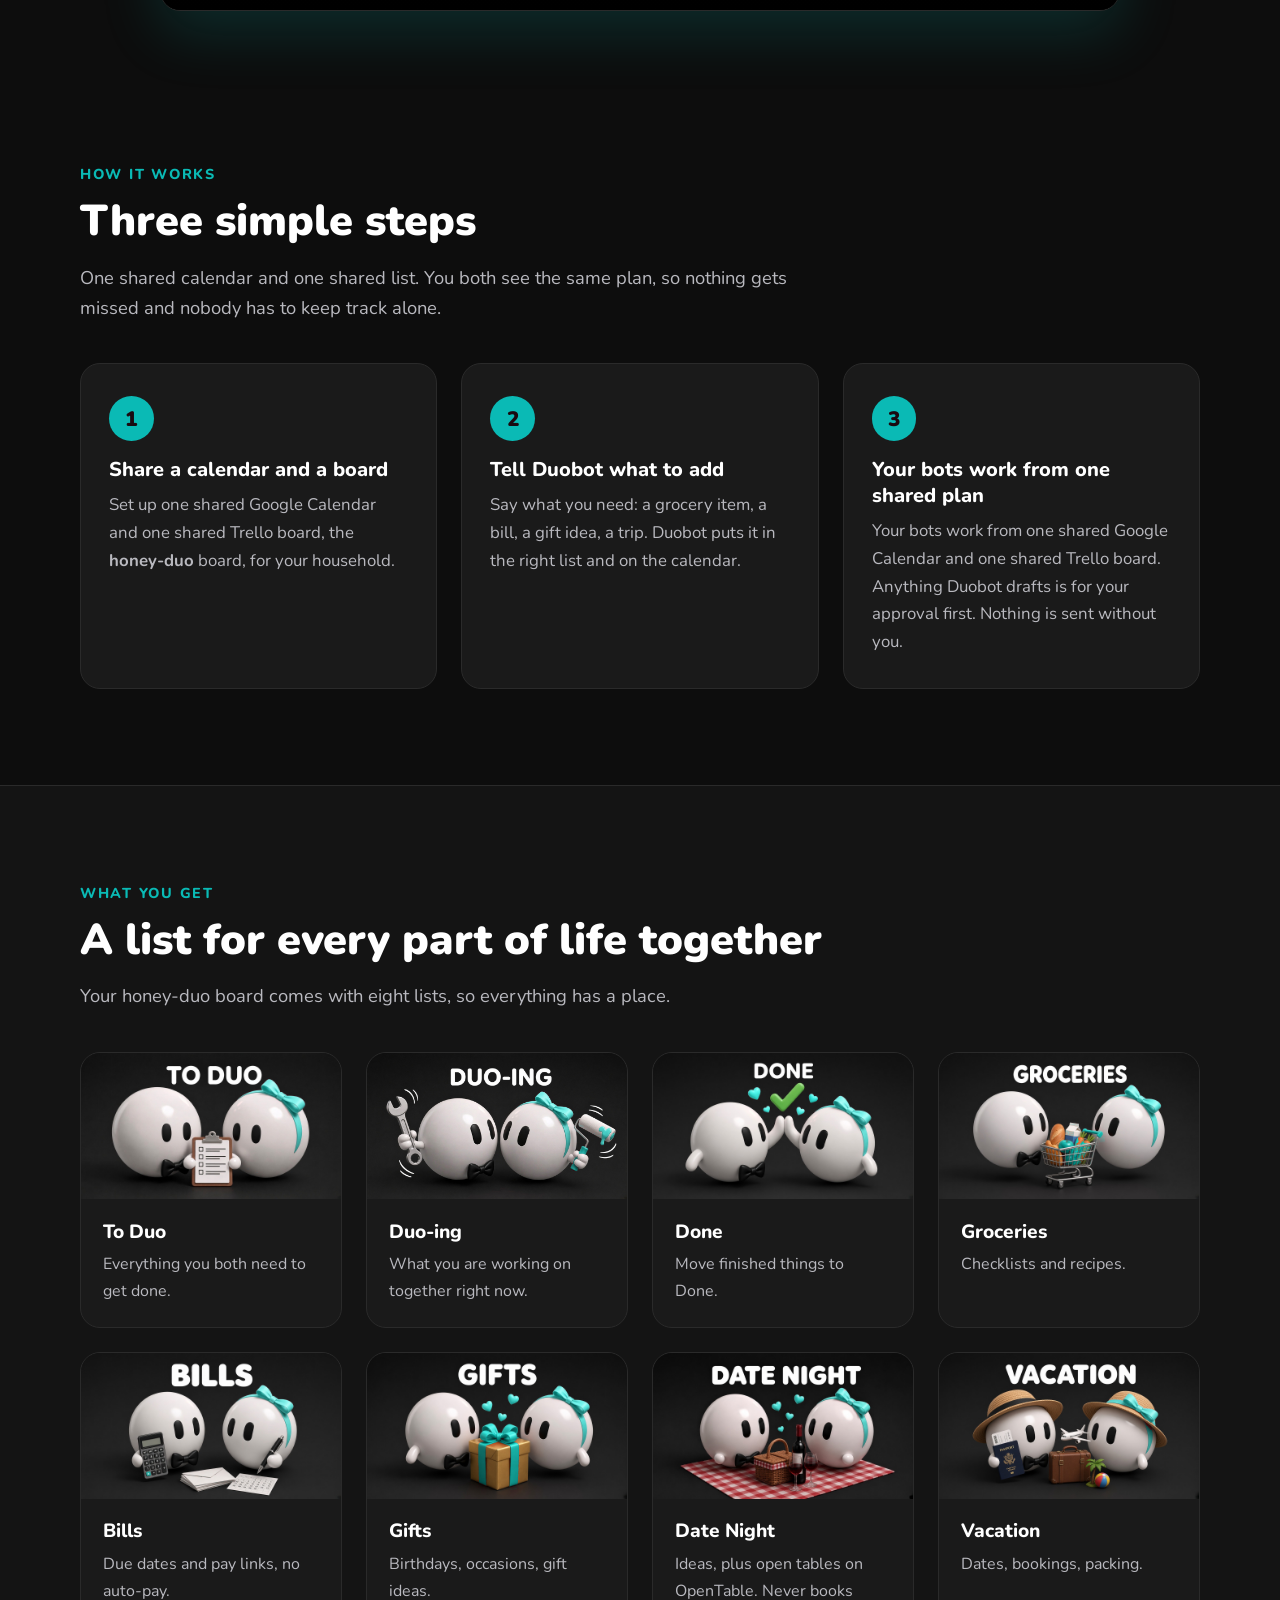
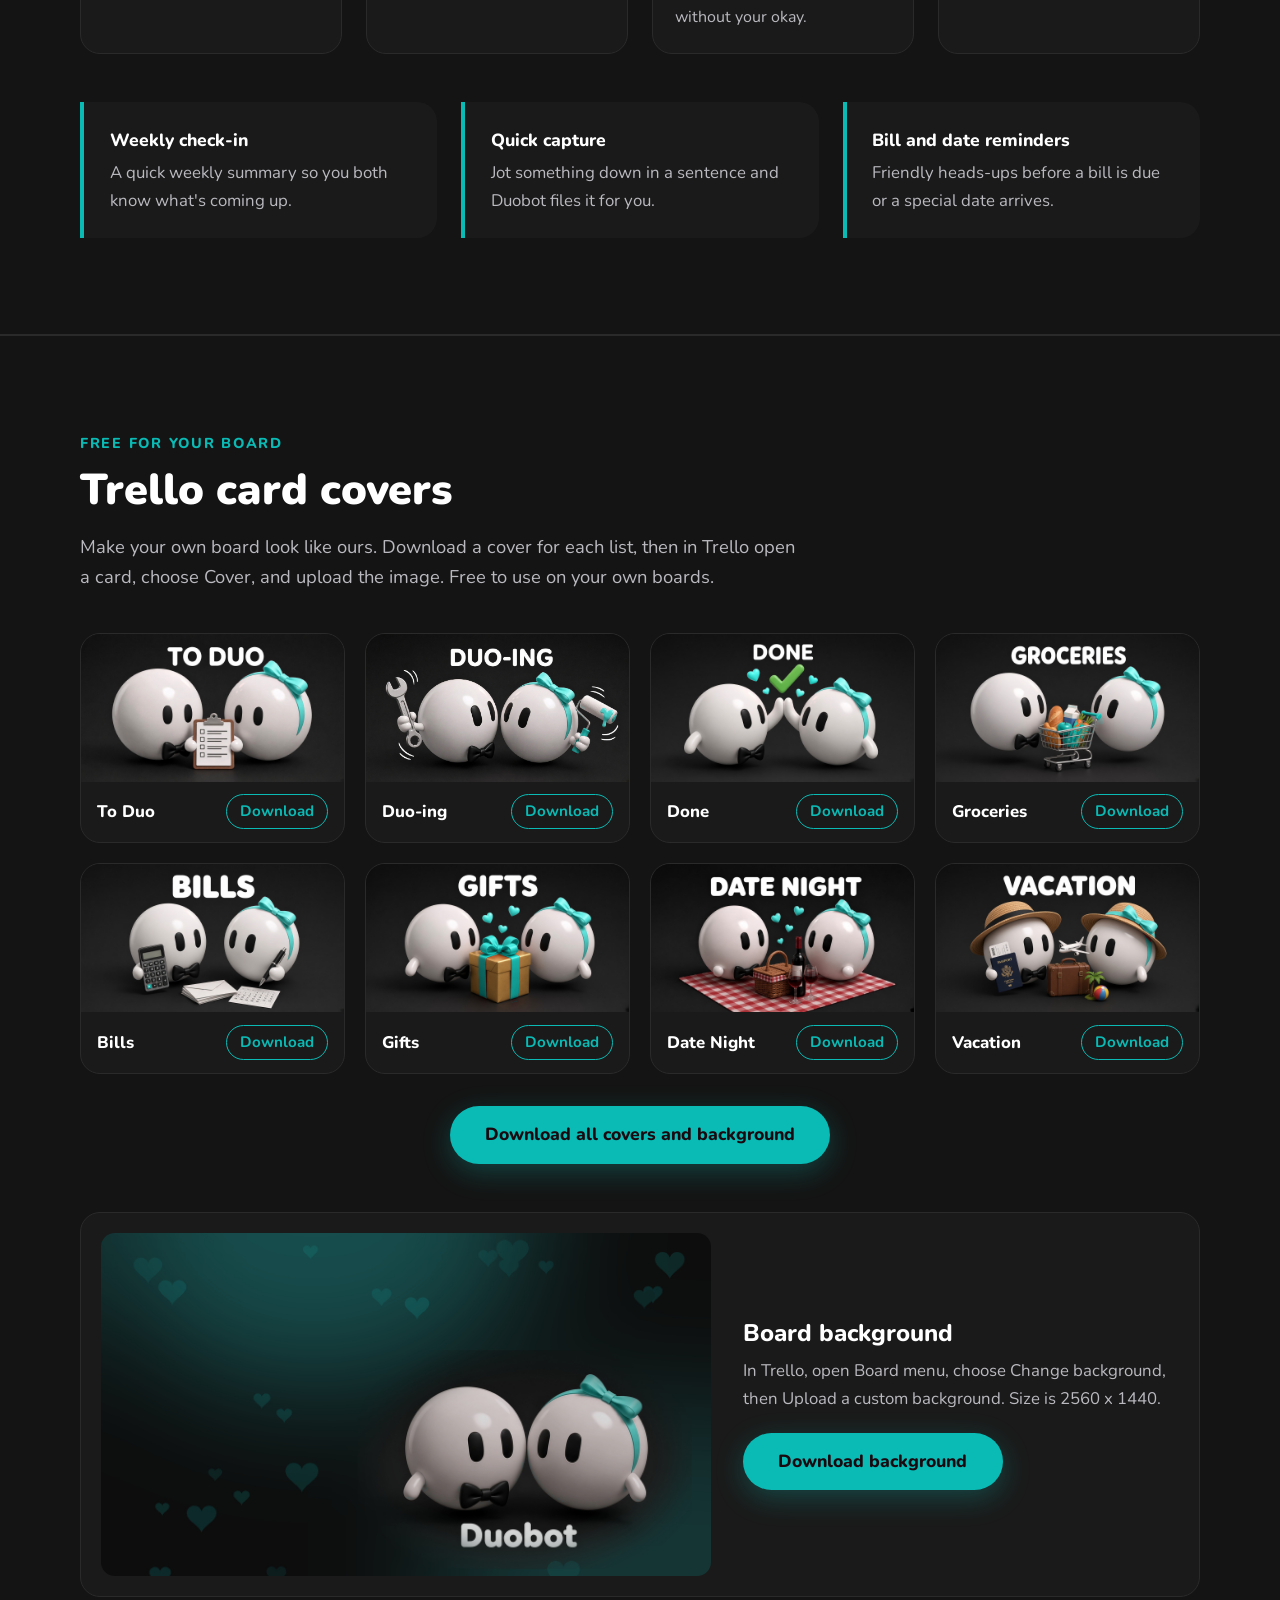
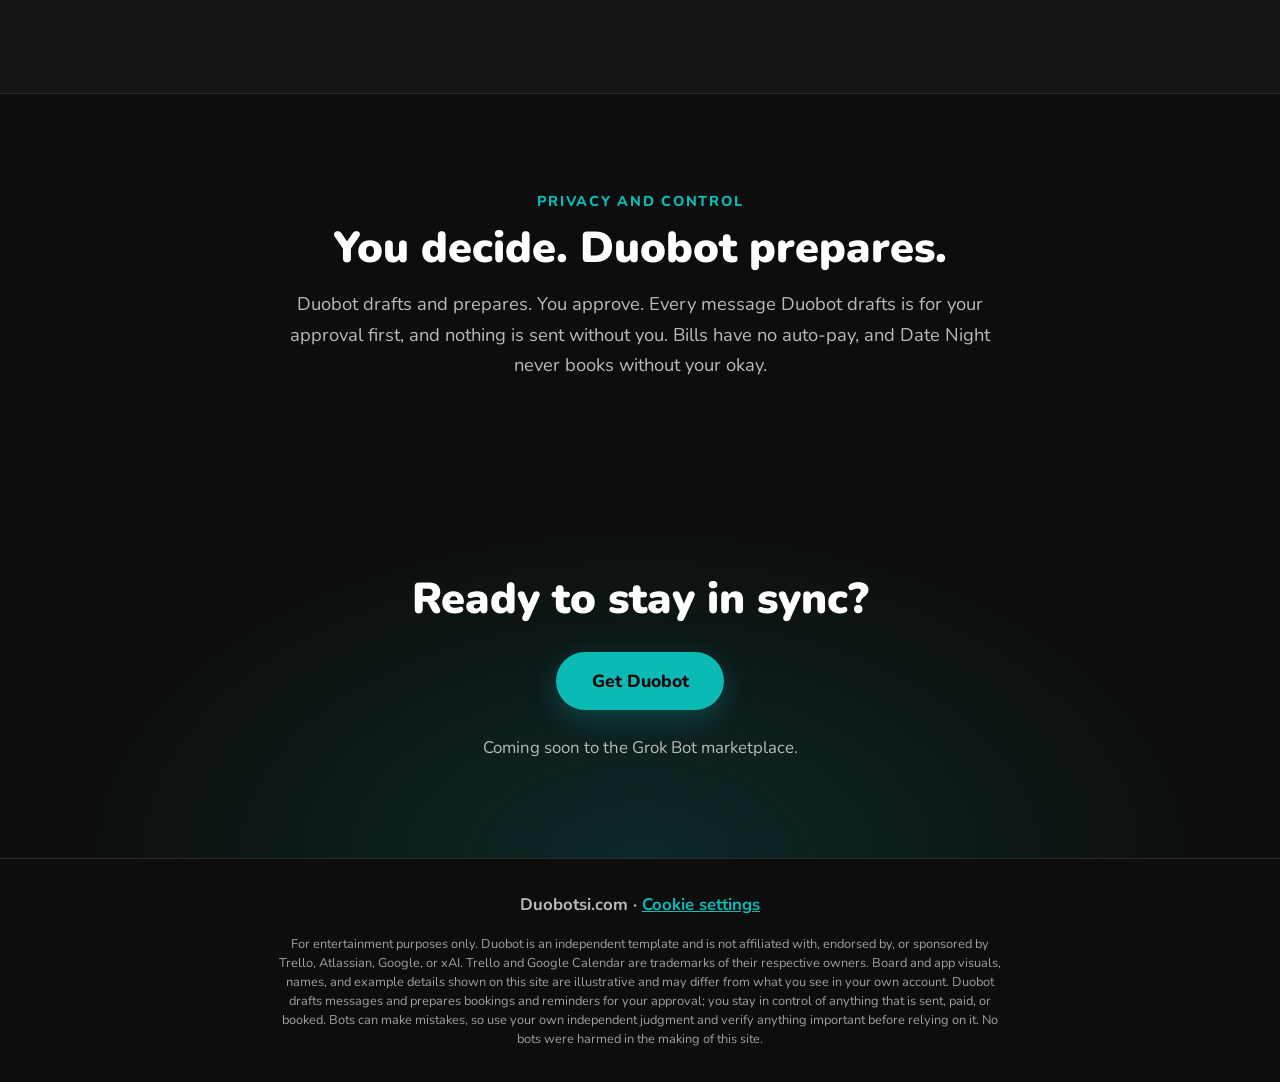
==== commit ca325aab: "Detailed cookie pop-up text and cookie notice" ====
--- a/index.html
+++ b/index.html
@@ -192,7 +192,7 @@
     <div class="cookie-box">
     <div class="cookie-text">
       <strong id="ck-title">Cookies</strong>
-      <p>We use cookies to remember your choice and, only if you accept, to help us improve the site. You can change this anytime from Cookie settings in the footer.</p>
+      <p>We use cookies and similar technologies. Essential ones remember your choice on this device and keep the site working. With your permission, we may also use analytics cookies to count visits and improve the site. We don't use advertising cookies and we don't sell your information. You can change your choice anytime from Cookie settings in the footer. <a href="#cookie-notice" id="ck-learn">Learn more</a></p>
     </div>
     <div class="cookie-actions">
       <button type="button" class="cbtn" id="ck-reject">Decline</button>
@@ -213,6 +213,18 @@
     </div>
   </div>
 
+
+  <div class="cookie-modal" id="cookie-notice" role="dialog" aria-modal="true" aria-labelledby="ckn-title" hidden>
+    <div class="cookie-panel notice">
+      <h2 id="ckn-title">Cookie notice</h2>
+      <p><strong>What we use.</strong> A small saved setting on your device that remembers your cookie choice. Nothing else is set unless you accept analytics.</p>
+      <p><strong>Analytics (optional).</strong> Simple, aggregated visit counts, used only after you press Accept. Declining doesn't affect how the site works.</p>
+      <p><strong>Third parties.</strong> If you play the demo video or follow links to Trello, Google, or other sites, those sites have their own cookie and privacy policies.</p>
+      <p><strong>Your choices.</strong> You can change or withdraw your choice anytime from Cookie settings in the footer, or clear cookies in your browser.</p>
+      <div class="cookie-actions"><button type="button" class="cbtn primary" id="ckn-close">Close</button></div>
+    </div>
+  </div>
+
   <script>
   (function(){
     var KEY='duobot_cookie_choice', $=function(i){return document.getElementById(i)};
@@ -221,6 +233,8 @@
     function save(a){try{localStorage.setItem(KEY,JSON.stringify({analytics:a,date:new Date().toISOString()}))}catch(e){}banner.hidden=true;modal.hidden=true;}
     function openModal(){var c=get();box.checked=!!(c&&c.analytics);banner.hidden=true;modal.hidden=false;$('ckm-save').focus();}
     if(!get()){banner.hidden=false;$('ck-accept').focus();}
+    $('ck-learn').onclick=function(e){e.preventDefault();$('cookie-notice').hidden=false;$('ckn-close').focus();};
+    $('ckn-close').onclick=function(){$('cookie-notice').hidden=true;};
     $('ck-accept').onclick=function(){save(true)};
     $('ck-reject').onclick=function(){save(false)};
         $('cookie-open').onclick=openModal;
--- a/style.css
+++ b/style.css
@@ -240,3 +240,10 @@
 .cookie-box { width: min(480px, 100%); background: var(--card); border: 1px solid var(--line); border-radius: var(--radius); padding: 1.5rem; box-shadow: 0 20px 60px rgba(10,186,181,.2); text-align: left; }
 .cookie-box strong { font-size: 1.3rem; }
 .cookie-box .cookie-actions { margin-top: 1.1rem; justify-content: flex-end; }
+
+.cookie-text a { color: var(--pink); text-decoration: underline; }
+.cookie-text p { line-height: 1.5; }
+.cookie-panel.notice { max-height: 85vh; overflow-y: auto; }
+.cookie-panel.notice p { color: var(--muted); font-size: .95rem; line-height: 1.55; margin: 0 0 .8rem; }
+.cookie-panel.notice strong { color: #fff; }
+#cookie-notice { z-index: 70; }
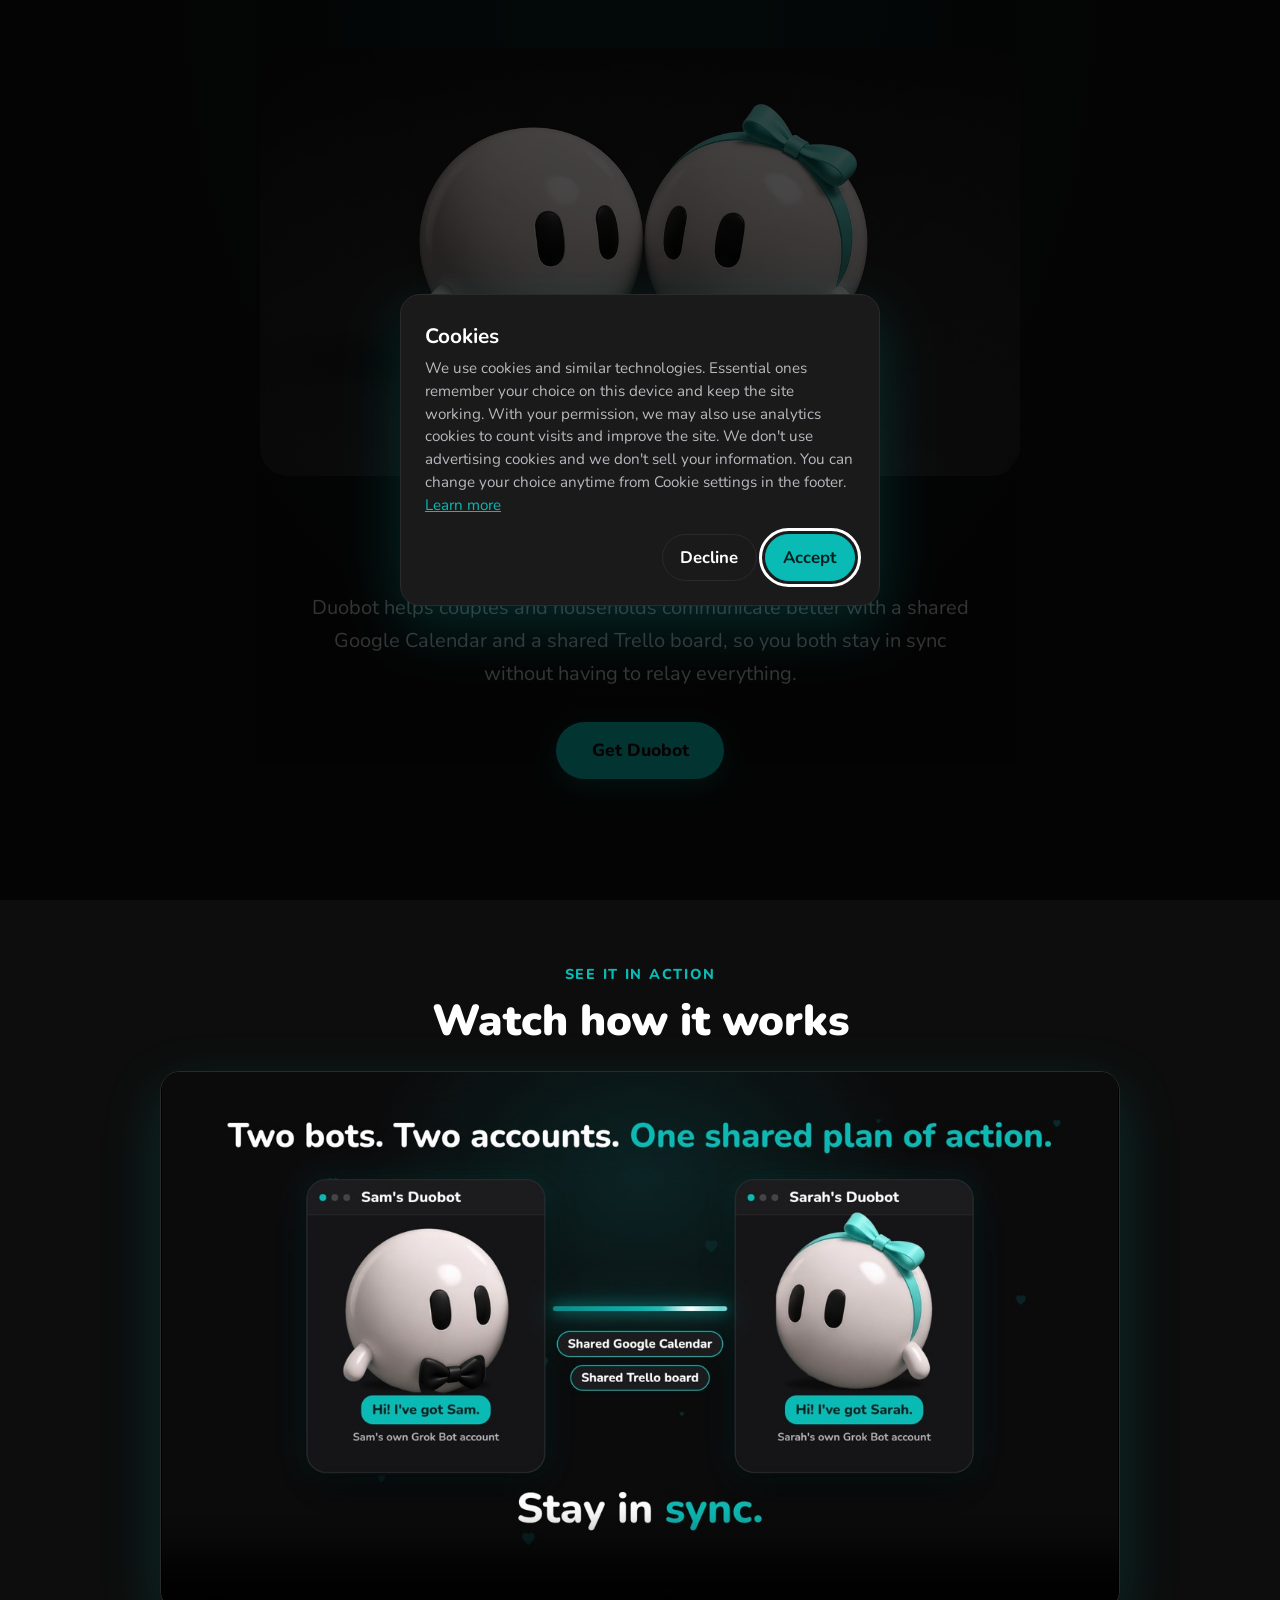
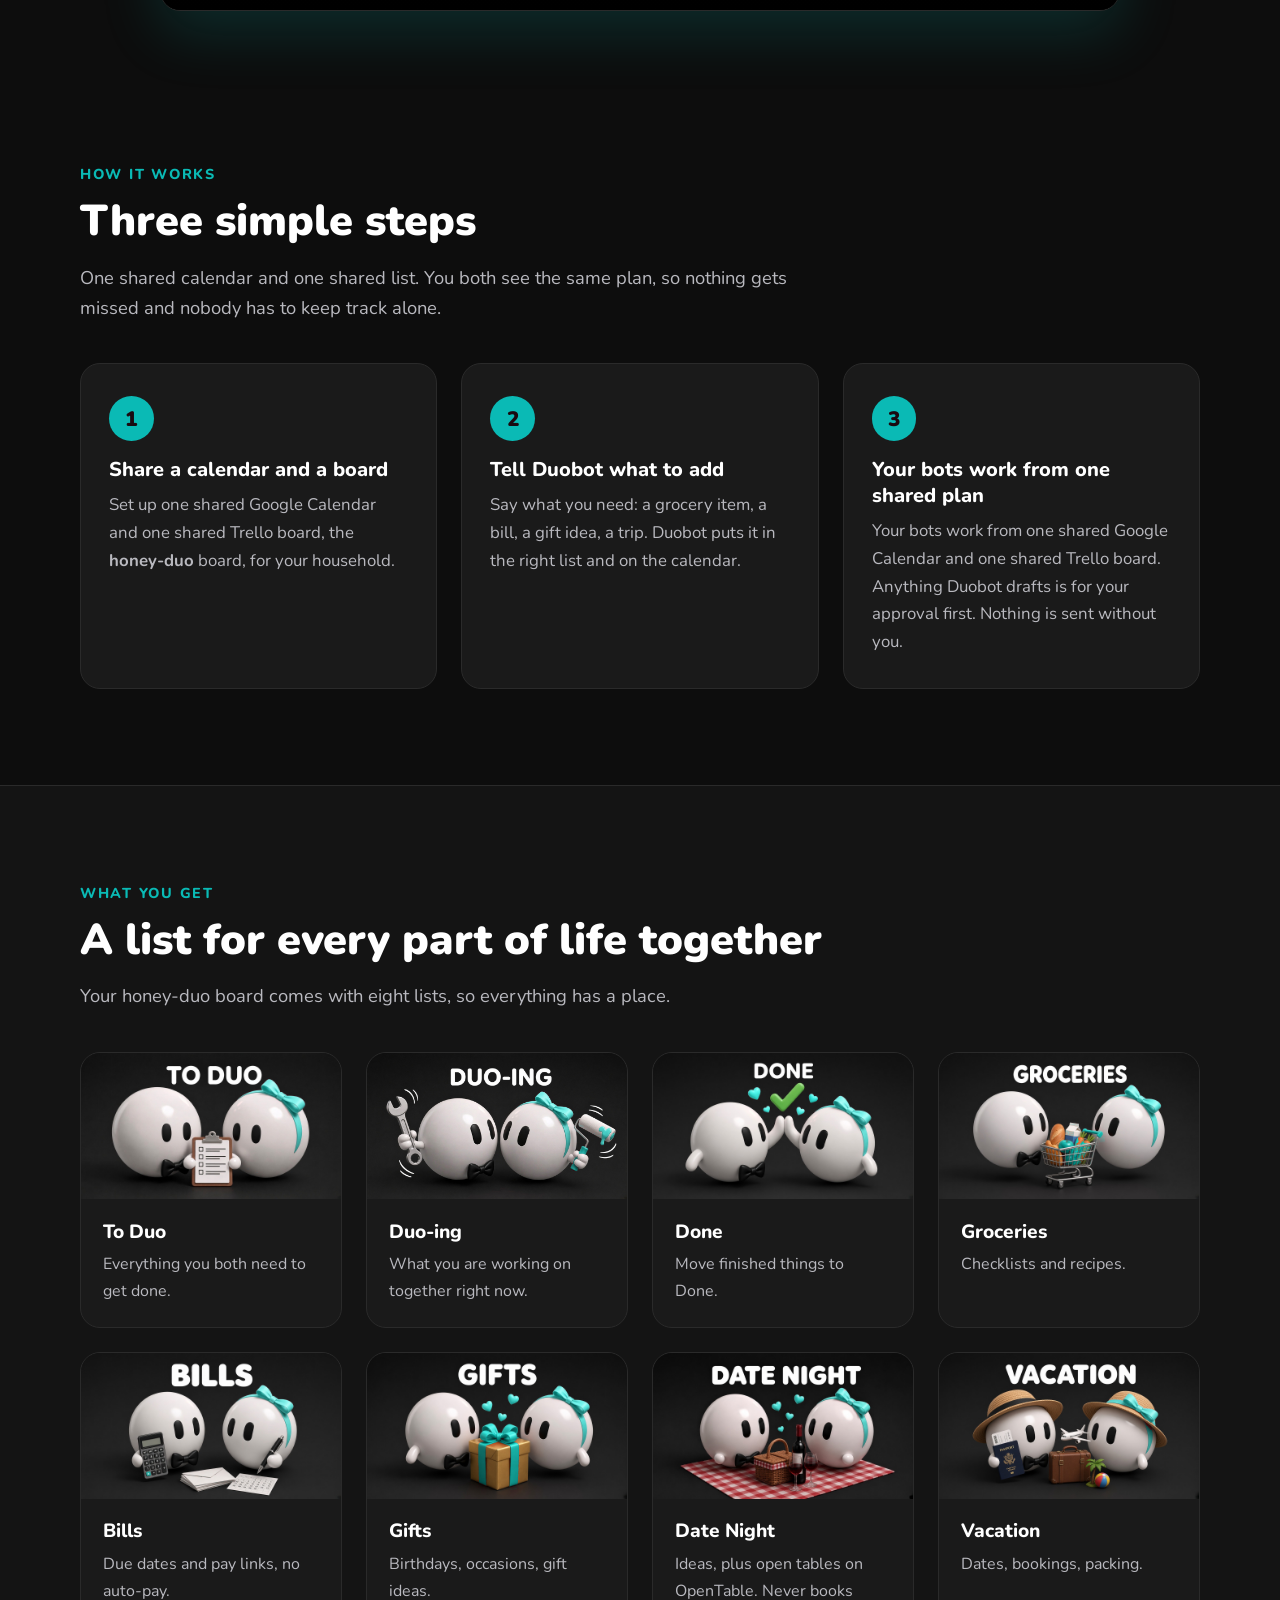
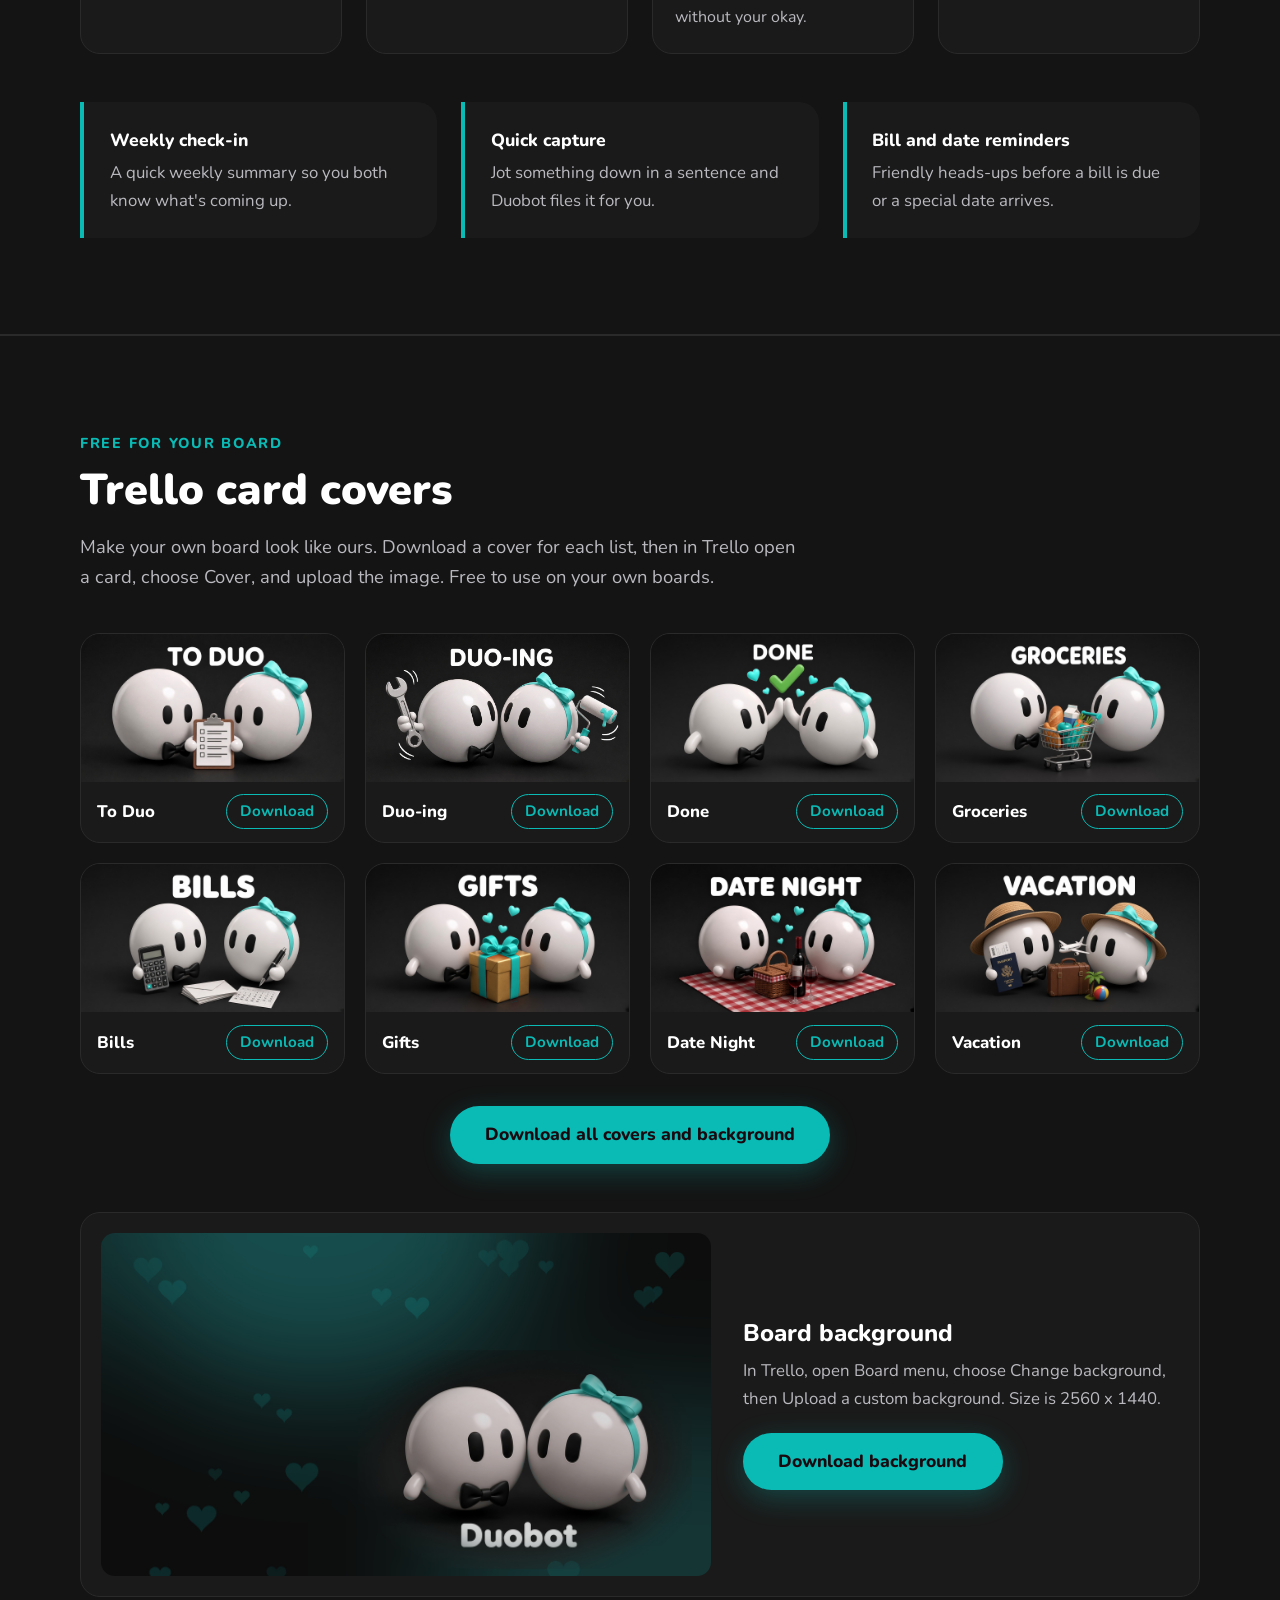
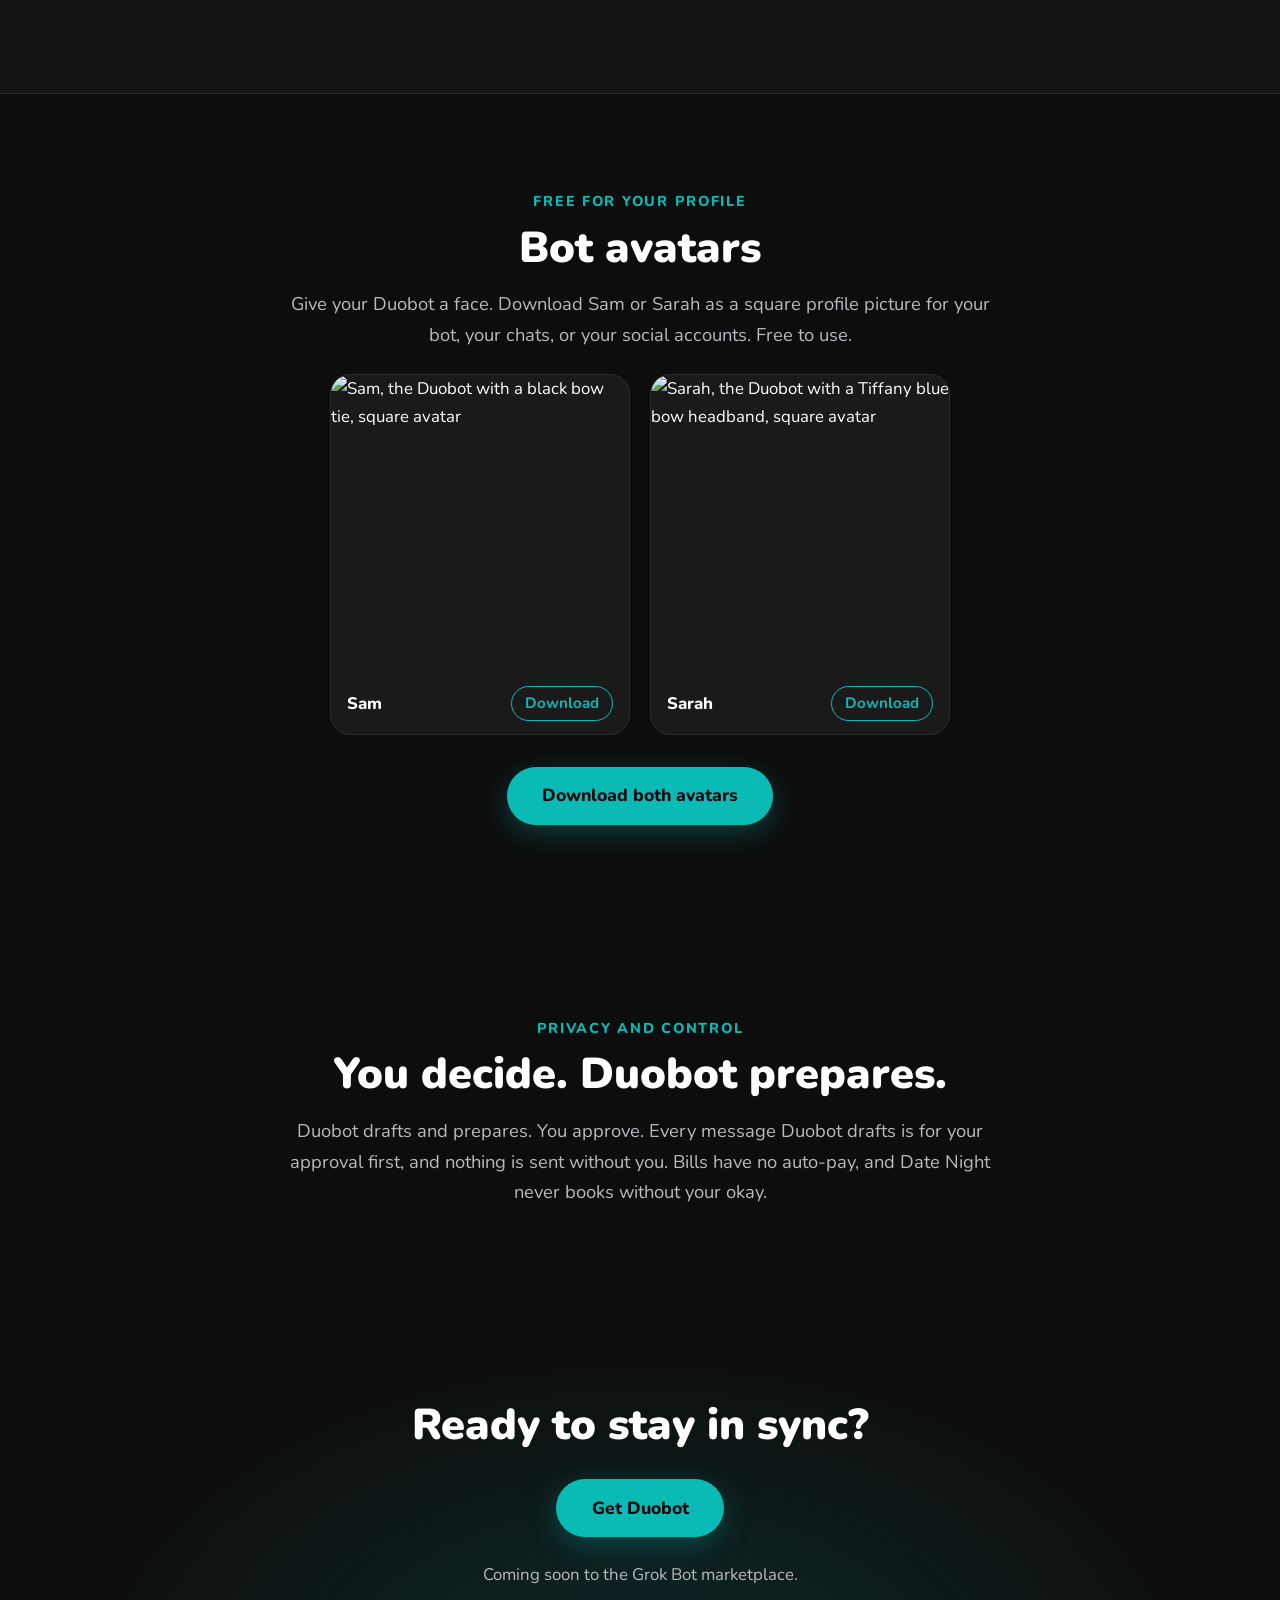
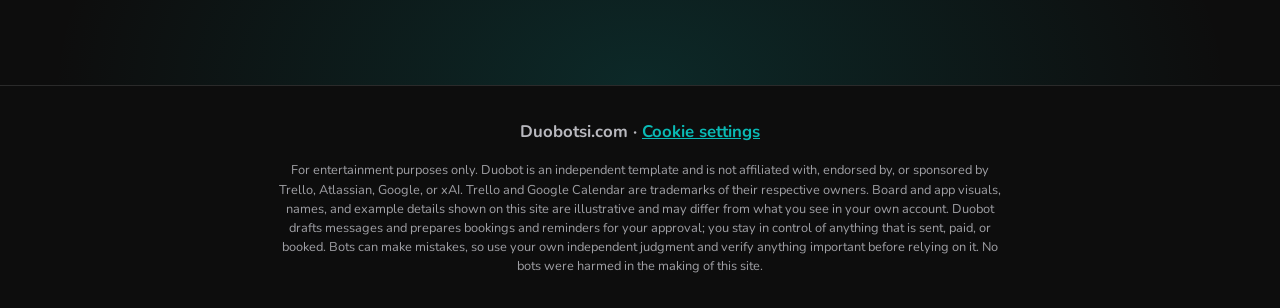
==== commit 6db5189c: "Add bot avatars download section" ====
--- a/index.html
+++ b/index.html
@@ -163,6 +163,26 @@
       </div>
     </section>
 
+    <section class="section" id="avatars">
+      <div class="container narrow">
+        <p class="eyebrow">Free for your profile</p>
+        <h2>Bot avatars</h2>
+        <p class="lead">Give your Duobot a face. Download Sam or Sarah as a square profile picture for your bot, your chats, or your social accounts. Free to use.</p>
+        <div class="avatars">
+          <figure class="avatar">
+            <img src="images/avatar-sam.jpg" alt="Sam, the Duobot with a black bow tie, square avatar" loading="lazy" width="340" height="340">
+            <figcaption>Sam<a class="dl" href="images/avatar-sam.jpg" download="duobot-sam-avatar.jpg">Download</a></figcaption>
+          </figure>
+          <figure class="avatar">
+            <img src="images/avatar-sarah.jpg" alt="Sarah, the Duobot with a Tiffany blue bow headband, square avatar" loading="lazy" width="340" height="340">
+            <figcaption>Sarah<a class="dl" href="images/avatar-sarah.jpg" download="duobot-sarah-avatar.jpg">Download</a></figcaption>
+          </figure>
+        </div>
+        <p class="all"><a class="btn" href="downloads/duobot-avatars.zip" download>Download both avatars</a></p>
+      </div>
+    </section>
+
+
     <section class="section" id="privacy">
       <div class="container narrow">
         <p class="eyebrow">Privacy and control</p>
--- a/style.css
+++ b/style.css
@@ -247,3 +247,14 @@
 .cookie-panel.notice p { color: var(--muted); font-size: .95rem; line-height: 1.55; margin: 0 0 .8rem; }
 .cookie-panel.notice strong { color: #fff; }
 #cookie-notice { z-index: 70; }
+
+/* Avatars */
+#avatars .narrow { text-align: center; }
+#avatars .lead { margin-inline: auto; }
+.avatars { display: grid; grid-template-columns: repeat(2, minmax(0, 300px)); gap: 1.25rem; justify-content: center; margin: 1.5rem 0 2rem; }
+.avatar { margin: 0; background: var(--card); border: 1px solid var(--line); border-radius: var(--radius); overflow: hidden; text-align: left; }
+.avatar img { display: block; width: 100%; height: auto; aspect-ratio: 1/1; object-fit: cover; }
+.avatar figcaption { display: flex; justify-content: space-between; align-items: center; padding: .8rem 1rem; font-weight: 800; }
+.avatar .dl { color: var(--pink); font-weight: 700; text-decoration: none; border: 1px solid var(--pink); border-radius: 999px; padding: .25rem .8rem; font-size: .95rem; }
+.avatar .dl:hover, .avatar .dl:focus-visible { background: var(--pink); color: #0d0d0d; outline: none; }
+@media (max-width: 520px) { .avatars { grid-template-columns: 1fr 1fr; } }
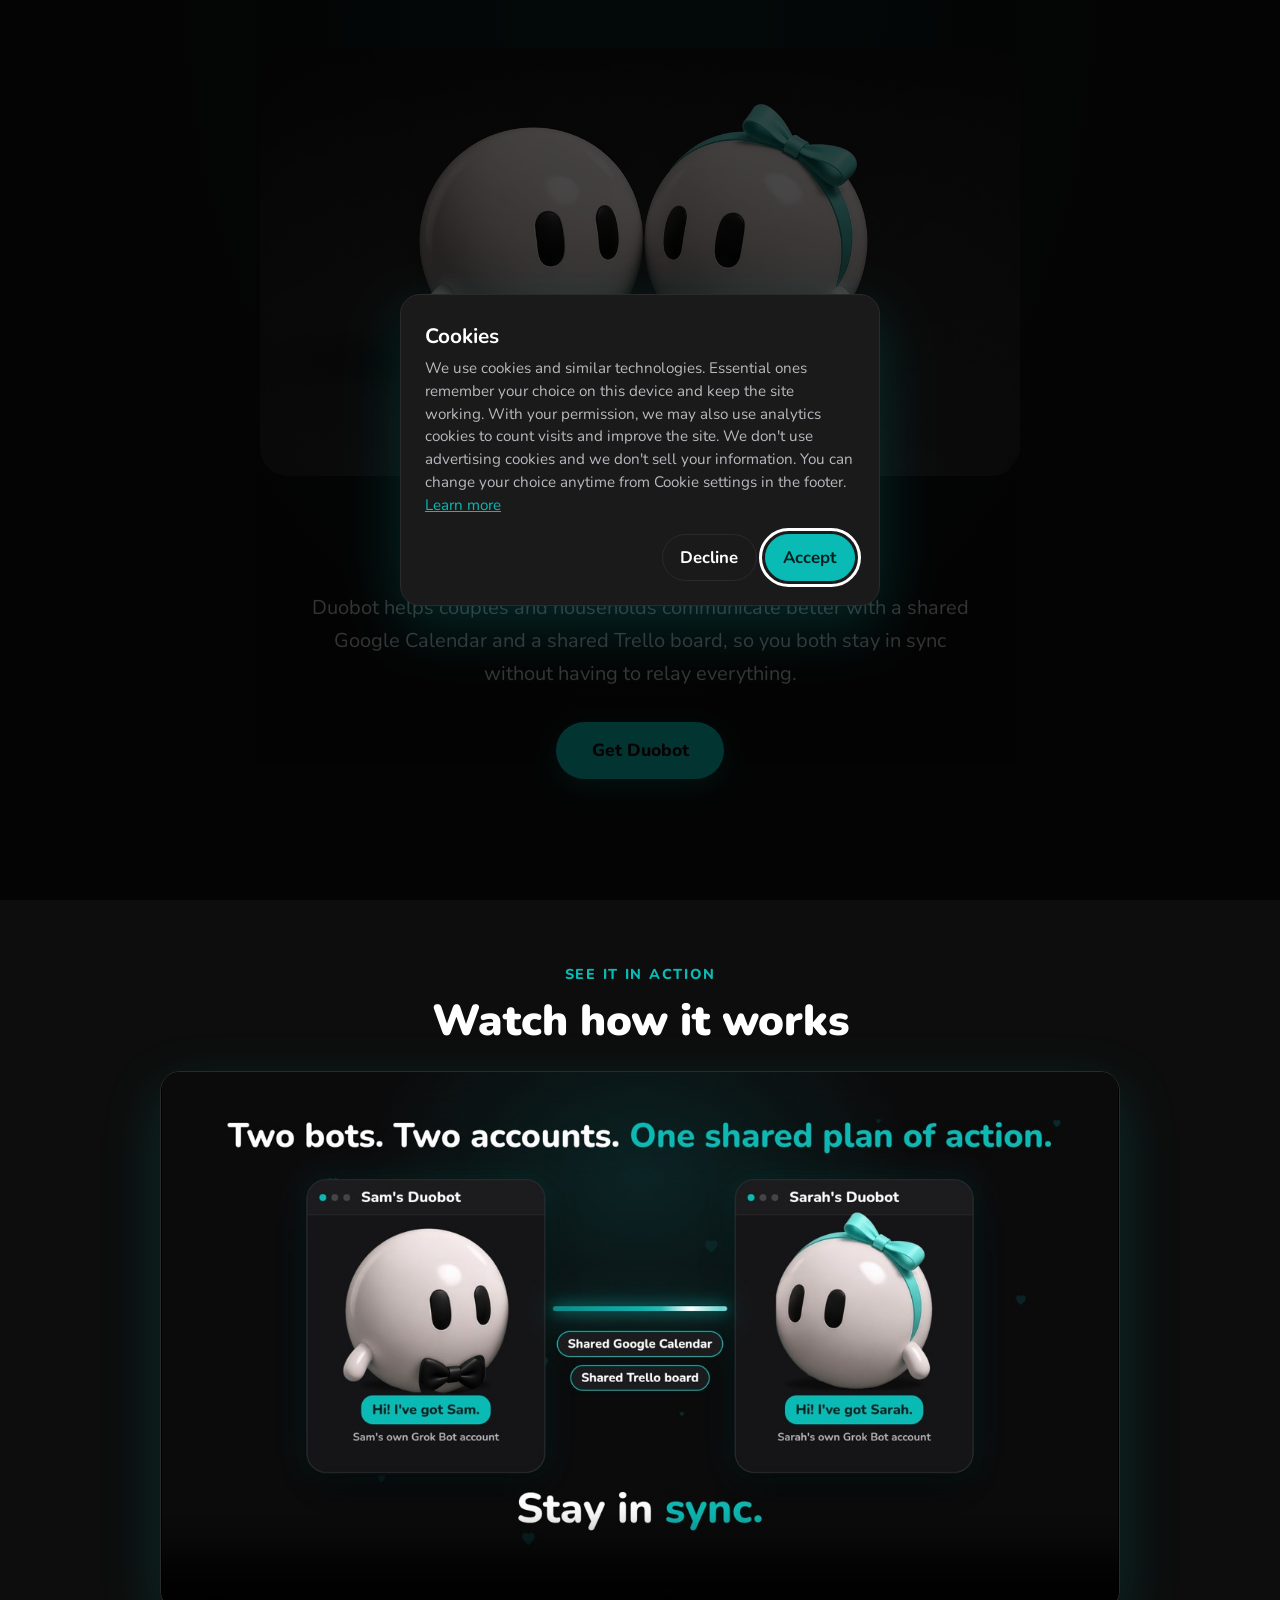
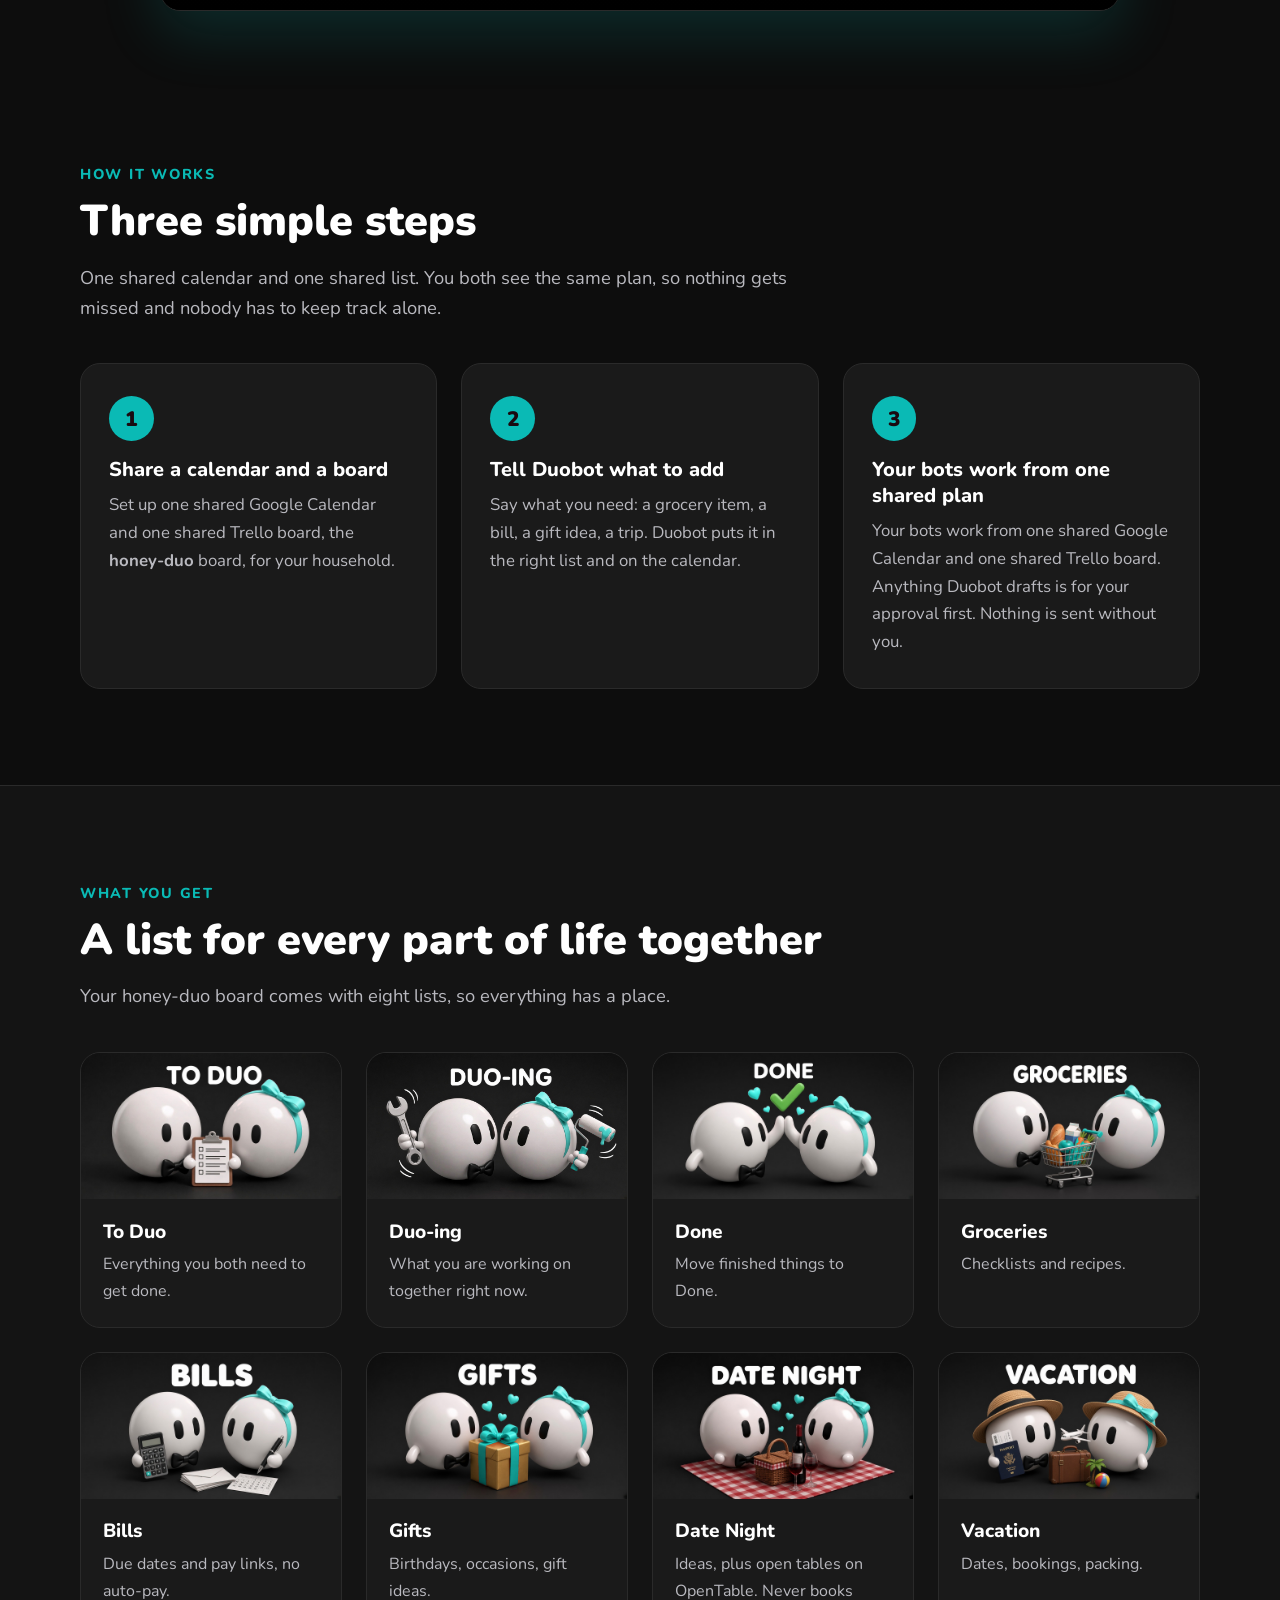
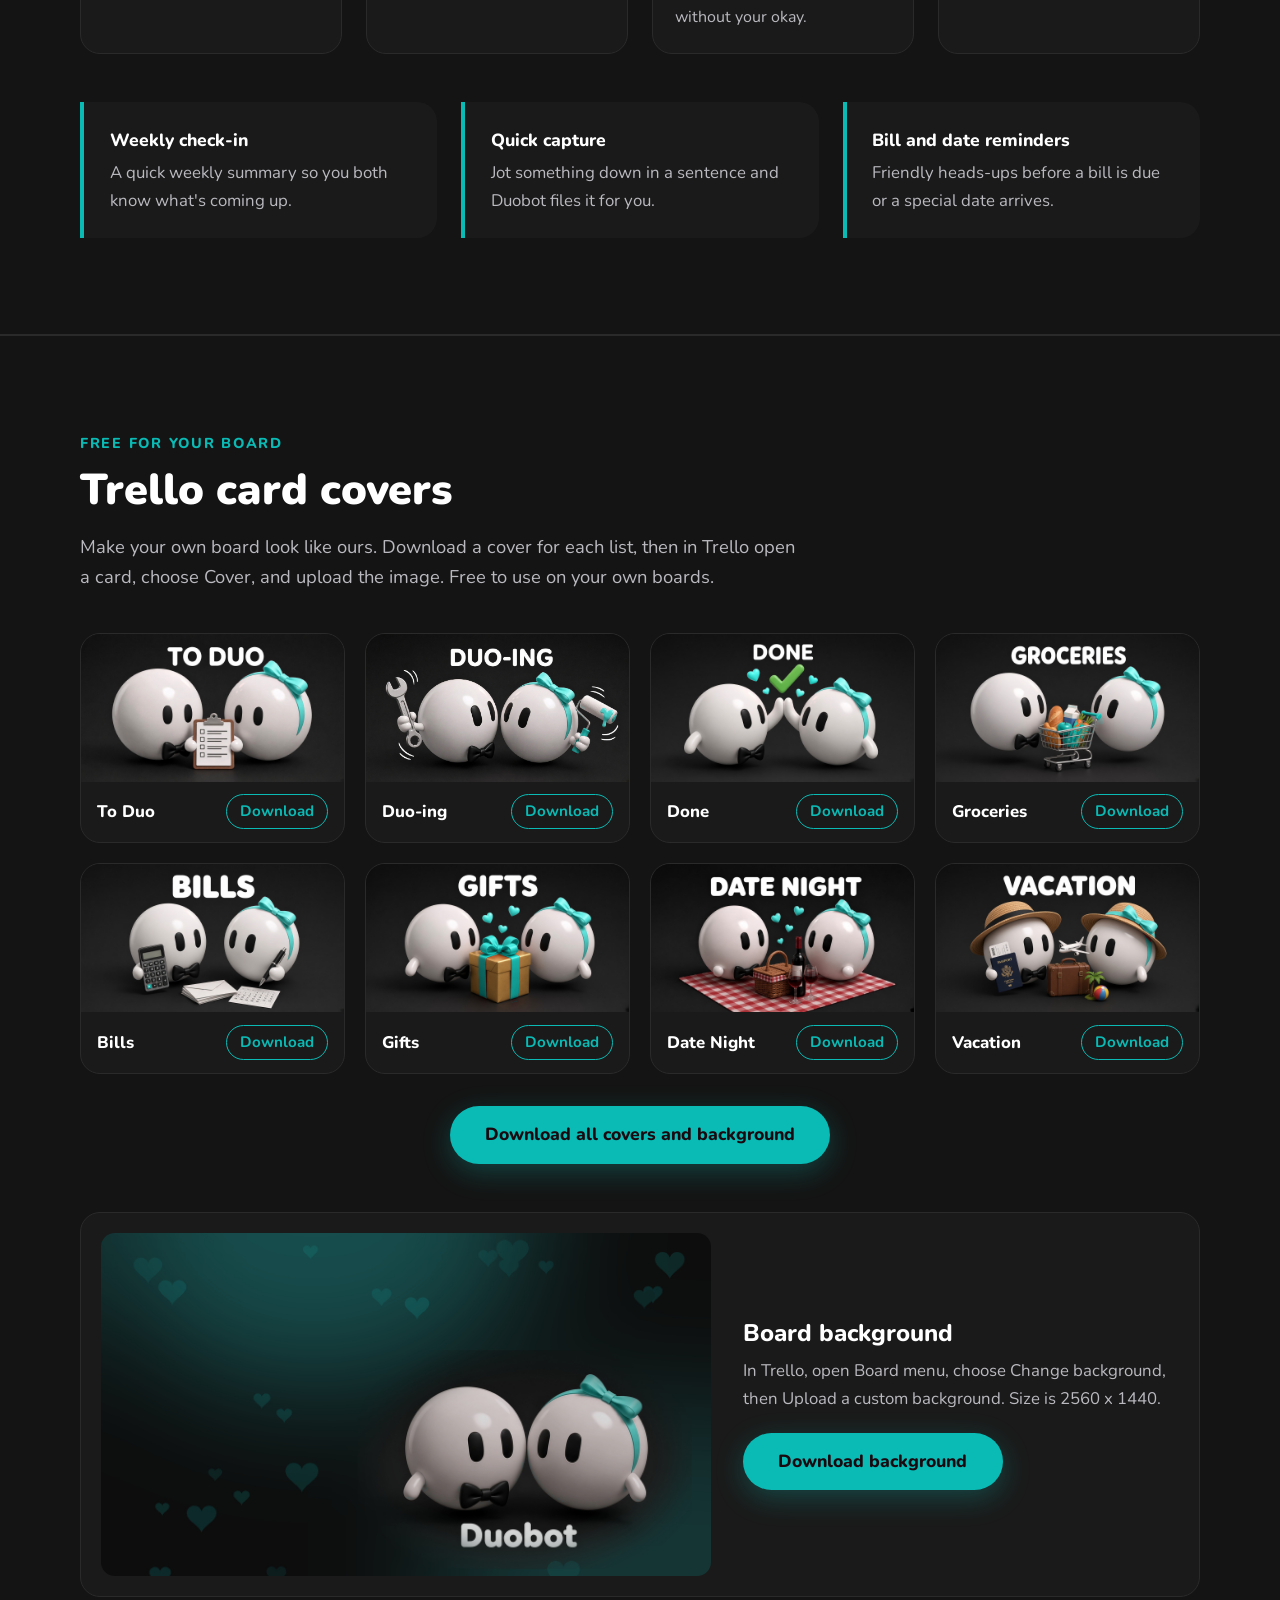
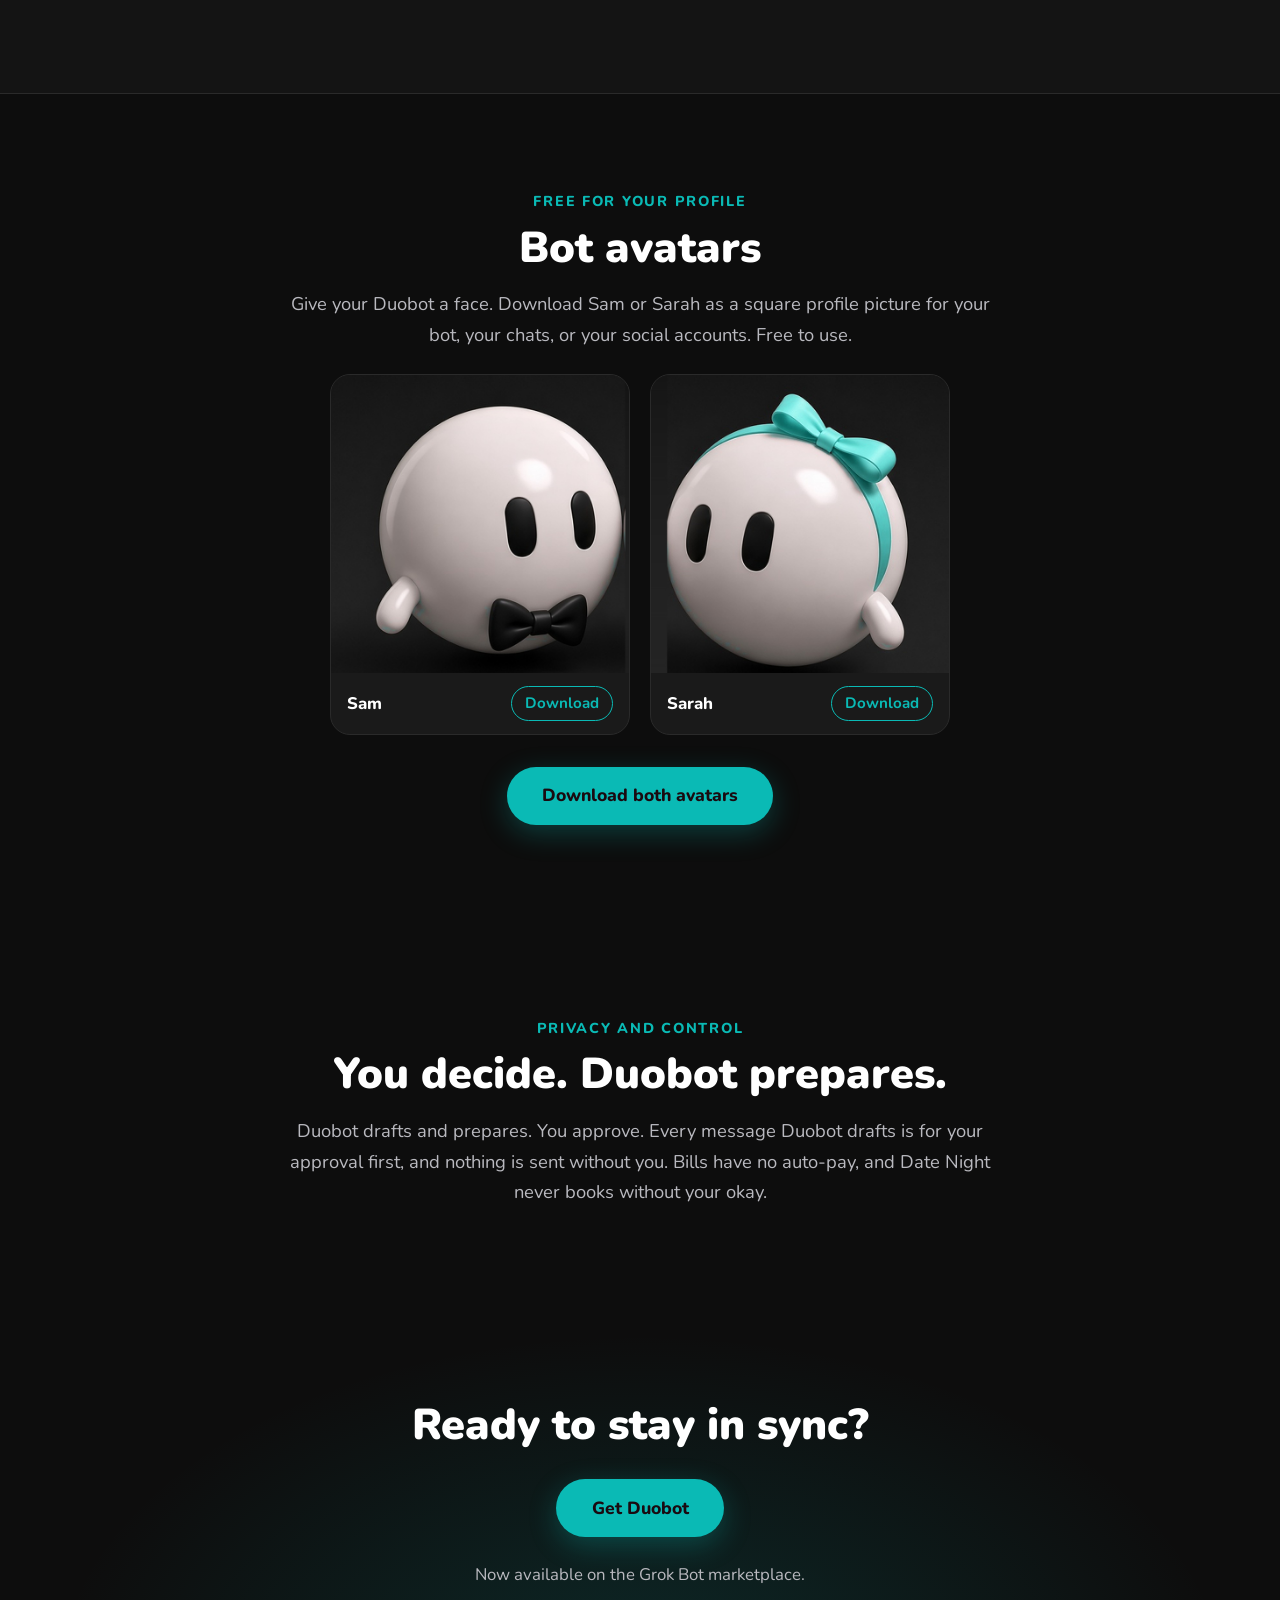
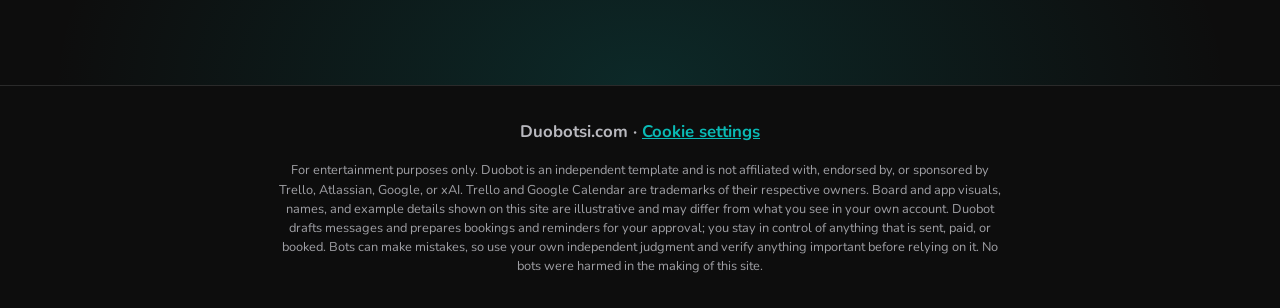
==== commit 0b9aac53: "Link Get Duobot buttons to marketplace" ====
--- a/index.html
+++ b/index.html
@@ -21,7 +21,7 @@
       <img class="hero-logo" src="images/logo.jpg" alt="Duobot: two glossy white round bots side by side, one with a black bow tie and one with a pink bow" width="1280" height="720">
       <h1 class="tagline">Stay in sync.</h1>
       <p class="subhead">Duobot helps couples and households communicate better with a shared Google Calendar and a shared Trello board, so you both stay in sync without having to relay everything.</p>
-      <a class="btn" href="#get">Get Duobot</a>
+      <a class="btn" href="https://x.ai/bot/VXZIFzim31x3jeBtGnvl5">Get Duobot</a>
     </div>
   </header>
 
@@ -194,8 +194,8 @@
     <section class="section cta" id="get">
       <div class="container narrow">
         <h2>Ready to stay in sync?</h2>
-        <a class="btn" href="#">Get Duobot</a>
-        <p class="soon">Coming soon to the Grok Bot marketplace.</p>
+        <a class="btn" href="https://x.ai/bot/VXZIFzim31x3jeBtGnvl5">Get Duobot</a>
+        <p class="soon">Now available on the Grok Bot marketplace.</p>
       </div>
     </section>
   </main>
